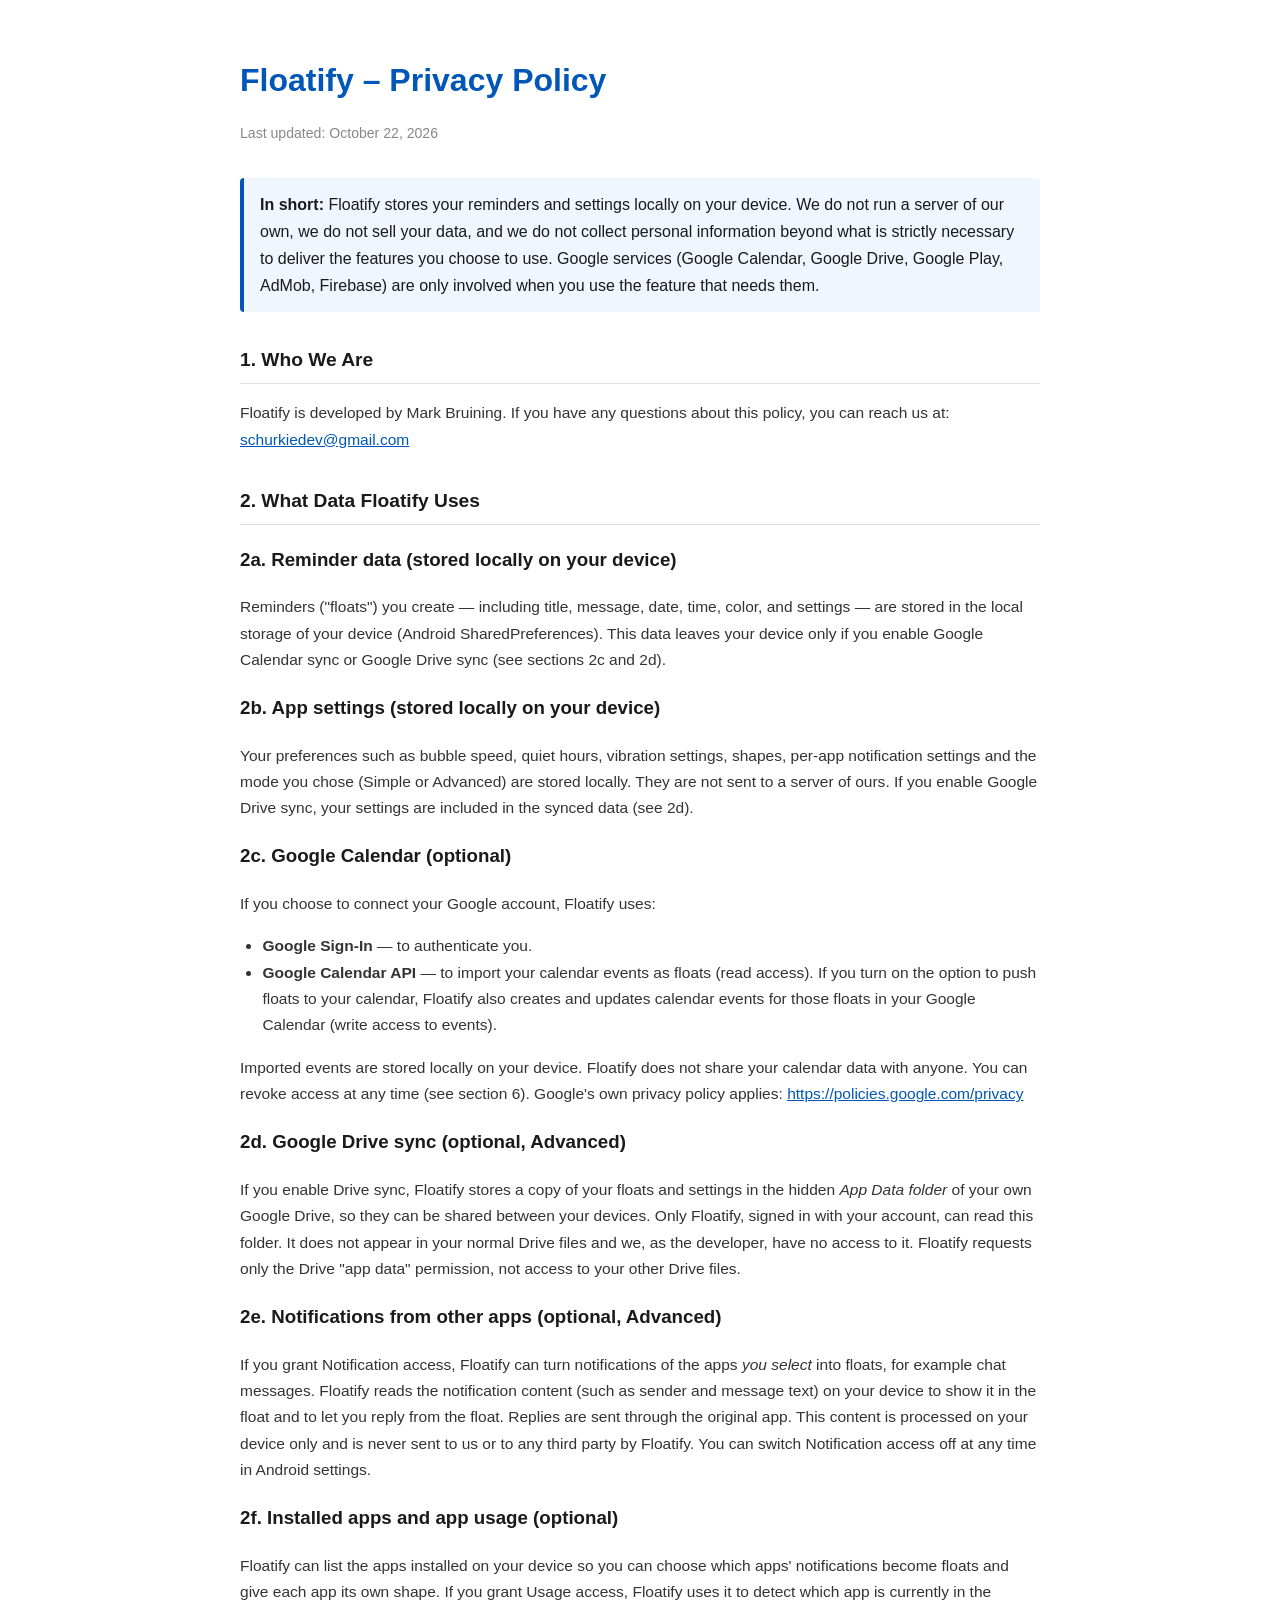
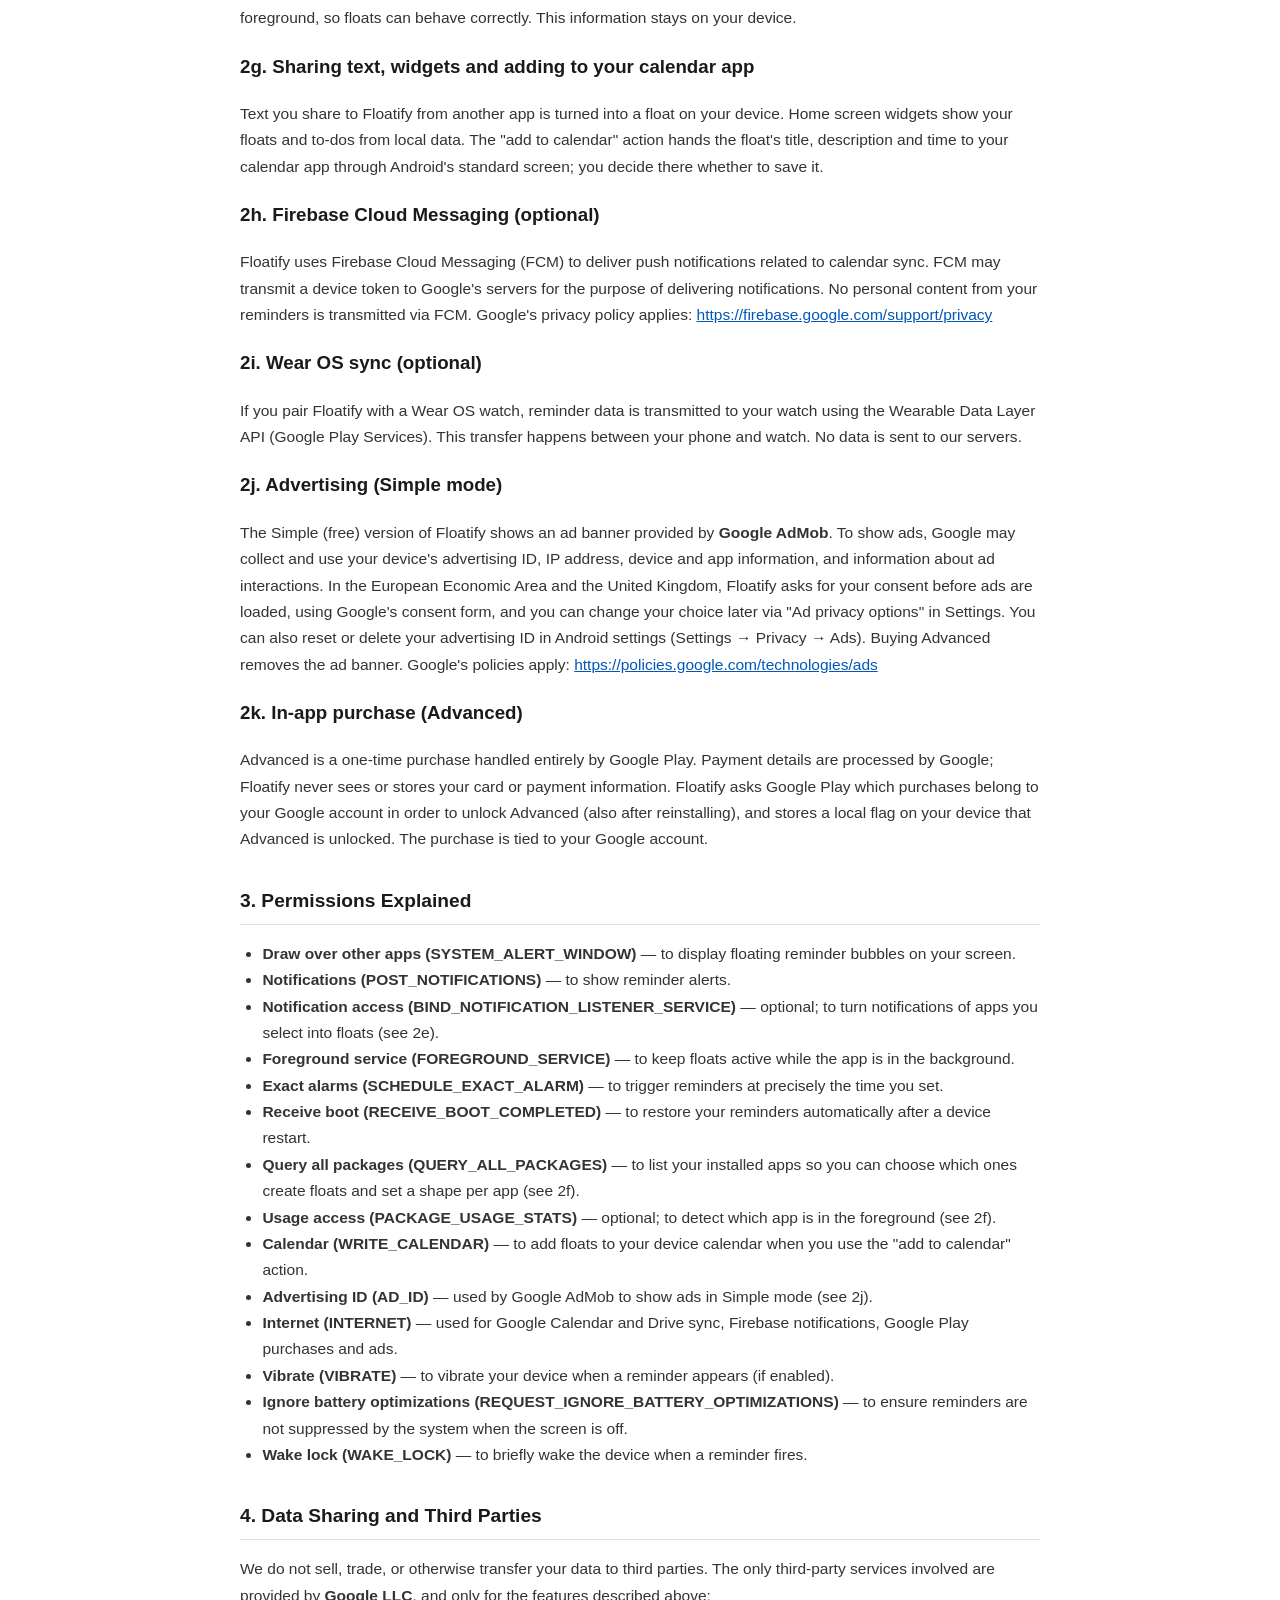
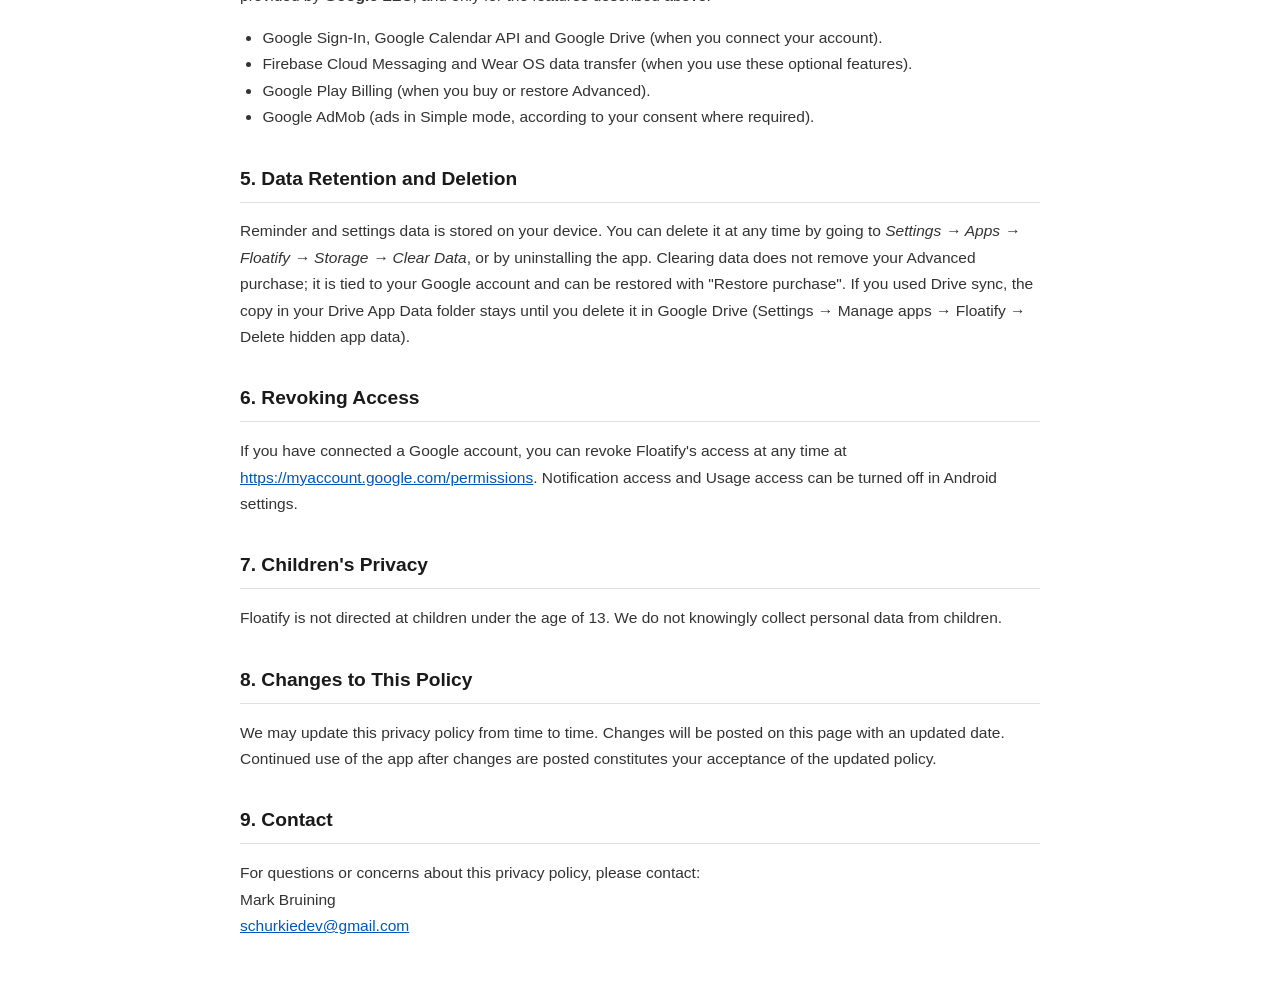
==== privacy_policy.html @ 3b39c097 "Add Floatify privacy policy Co-Authored-By: Claude Sonnet 5.5 <noreply@anthropic.com>" ====
<!DOCTYPE html>
<html lang="en">
<head>
  <meta charset="UTF-8" />
  <meta name="viewport" content="width=device-width, initial-scale=1.0" />
  <title>Floatify – Privacy Policy</title>
  <style>
    body {
      font-family: -apple-system, BlinkMacSystemFont, "Segoe UI", Roboto, sans-serif;
      max-width: 800px;
      margin: 0 auto;
      padding: 2rem 1.5rem;
      color: #1a1a1a;
      line-height: 1.7;
      background: #fff;
    }
    h1 { font-size: 2rem; margin-bottom: 0.25rem; color: #0057b7; }
    h2 { font-size: 1.2rem; margin-top: 2rem; border-bottom: 1px solid #e0e0e0; padding-bottom: 0.4rem; }
    p, li { font-size: 0.97rem; color: #333; }
    ul { padding-left: 1.4rem; }
    a { color: #0057b7; }
    .updated { color: #888; font-size: 0.88rem; margin-bottom: 2rem; }
    .highlight { background: #f0f6ff; border-left: 4px solid #0057b7; padding: 0.8rem 1rem; border-radius: 4px; margin: 1rem 0; }
  </style>
</head>
<body>

<h1>Floatify – Privacy Policy</h1>
<p class="updated">Last updated: October 22, 2026</p>

<div class="highlight">
  <strong>In short:</strong> Floatify stores your reminders and settings locally on your device. We do not run a server of our own, we do not sell your data, and we do not collect personal information beyond what is strictly necessary to deliver the features you choose to use. Google services (Google Calendar, Google Drive, Google Play, AdMob, Firebase) are only involved when you use the feature that needs them.
</div>

<h2>1. Who We Are</h2>
<p>Floatify is developed by Mark Bruining. If you have any questions about this policy, you can reach us at: <a href="mailto:schurkiedev@gmail.com">schurkiedev@gmail.com</a></p>

<h2>2. What Data Floatify Uses</h2>

<h3>2a. Reminder data (stored locally on your device)</h3>
<p>Reminders ("floats") you create — including title, message, date, time, color, and settings — are stored in the local storage of your device (Android SharedPreferences). This data leaves your device only if you enable Google Calendar sync or Google Drive sync (see sections 2c and 2d).</p>

<h3>2b. App settings (stored locally on your device)</h3>
<p>Your preferences such as bubble speed, quiet hours, vibration settings, shapes, per-app notification settings and the mode you chose (Simple or Advanced) are stored locally. They are not sent to a server of ours. If you enable Google Drive sync, your settings are included in the synced data (see 2d).</p>

<h3>2c. Google Calendar (optional)</h3>
<p>If you choose to connect your Google account, Floatify uses:</p>
<ul>
  <li><strong>Google Sign-In</strong> — to authenticate you.</li>
  <li><strong>Google Calendar API</strong> — to import your calendar events as floats (read access). If you turn on the option to push floats to your calendar, Floatify also creates and updates calendar events for those floats in your Google Calendar (write access to events).</li>
</ul>
<p>Imported events are stored locally on your device. Floatify does not share your calendar data with anyone. You can revoke access at any time (see section 6). Google's own privacy policy applies: <a href="https://policies.google.com/privacy" target="_blank">https://policies.google.com/privacy</a></p>

<h3>2d. Google Drive sync (optional, Advanced)</h3>
<p>If you enable Drive sync, Floatify stores a copy of your floats and settings in the hidden <em>App Data folder</em> of your own Google Drive, so they can be shared between your devices. Only Floatify, signed in with your account, can read this folder. It does not appear in your normal Drive files and we, as the developer, have no access to it. Floatify requests only the Drive "app data" permission, not access to your other Drive files.</p>

<h3>2e. Notifications from other apps (optional, Advanced)</h3>
<p>If you grant Notification access, Floatify can turn notifications of the apps <em>you select</em> into floats, for example chat messages. Floatify reads the notification content (such as sender and message text) on your device to show it in the float and to let you reply from the float. Replies are sent through the original app. This content is processed on your device only and is never sent to us or to any third party by Floatify. You can switch Notification access off at any time in Android settings.</p>

<h3>2f. Installed apps and app usage (optional)</h3>
<p>Floatify can list the apps installed on your device so you can choose which apps' notifications become floats and give each app its own shape. If you grant Usage access, Floatify uses it to detect which app is currently in the foreground, so floats can behave correctly. This information stays on your device.</p>

<h3>2g. Sharing text, widgets and adding to your calendar app</h3>
<p>Text you share to Floatify from another app is turned into a float on your device. Home screen widgets show your floats and to-dos from local data. The "add to calendar" action hands the float's title, description and time to your calendar app through Android's standard screen; you decide there whether to save it.</p>

<h3>2h. Firebase Cloud Messaging (optional)</h3>
<p>Floatify uses Firebase Cloud Messaging (FCM) to deliver push notifications related to calendar sync. FCM may transmit a device token to Google's servers for the purpose of delivering notifications. No personal content from your reminders is transmitted via FCM. Google's privacy policy applies: <a href="https://firebase.google.com/support/privacy" target="_blank">https://firebase.google.com/support/privacy</a></p>

<h3>2i. Wear OS sync (optional)</h3>
<p>If you pair Floatify with a Wear OS watch, reminder data is transmitted to your watch using the Wearable Data Layer API (Google Play Services). This transfer happens between your phone and watch. No data is sent to our servers.</p>

<h3>2j. Advertising (Simple mode)</h3>
<p>The Simple (free) version of Floatify shows an ad banner provided by <strong>Google AdMob</strong>. To show ads, Google may collect and use your device's advertising ID, IP address, device and app information, and information about ad interactions. In the European Economic Area and the United Kingdom, Floatify asks for your consent before ads are loaded, using Google's consent form, and you can change your choice later via "Ad privacy options" in Settings. You can also reset or delete your advertising ID in Android settings (Settings → Privacy → Ads). Buying Advanced removes the ad banner. Google's policies apply: <a href="https://policies.google.com/technologies/ads" target="_blank">https://policies.google.com/technologies/ads</a></p>

<h3>2k. In-app purchase (Advanced)</h3>
<p>Advanced is a one-time purchase handled entirely by Google Play. Payment details are processed by Google; Floatify never sees or stores your card or payment information. Floatify asks Google Play which purchases belong to your Google account in order to unlock Advanced (also after reinstalling), and stores a local flag on your device that Advanced is unlocked. The purchase is tied to your Google account.</p>

<h2>3. Permissions Explained</h2>
<ul>
  <li><strong>Draw over other apps (SYSTEM_ALERT_WINDOW)</strong> — to display floating reminder bubbles on your screen.</li>
  <li><strong>Notifications (POST_NOTIFICATIONS)</strong> — to show reminder alerts.</li>
  <li><strong>Notification access (BIND_NOTIFICATION_LISTENER_SERVICE)</strong> — optional; to turn notifications of apps you select into floats (see 2e).</li>
  <li><strong>Foreground service (FOREGROUND_SERVICE)</strong> — to keep floats active while the app is in the background.</li>
  <li><strong>Exact alarms (SCHEDULE_EXACT_ALARM)</strong> — to trigger reminders at precisely the time you set.</li>
  <li><strong>Receive boot (RECEIVE_BOOT_COMPLETED)</strong> — to restore your reminders automatically after a device restart.</li>
  <li><strong>Query all packages (QUERY_ALL_PACKAGES)</strong> — to list your installed apps so you can choose which ones create floats and set a shape per app (see 2f).</li>
  <li><strong>Usage access (PACKAGE_USAGE_STATS)</strong> — optional; to detect which app is in the foreground (see 2f).</li>
  <li><strong>Calendar (WRITE_CALENDAR)</strong> — to add floats to your device calendar when you use the "add to calendar" action.</li>
  <li><strong>Advertising ID (AD_ID)</strong> — used by Google AdMob to show ads in Simple mode (see 2j).</li>
  <li><strong>Internet (INTERNET)</strong> — used for Google Calendar and Drive sync, Firebase notifications, Google Play purchases and ads.</li>
  <li><strong>Vibrate (VIBRATE)</strong> — to vibrate your device when a reminder appears (if enabled).</li>
  <li><strong>Ignore battery optimizations (REQUEST_IGNORE_BATTERY_OPTIMIZATIONS)</strong> — to ensure reminders are not suppressed by the system when the screen is off.</li>
  <li><strong>Wake lock (WAKE_LOCK)</strong> — to briefly wake the device when a reminder fires.</li>
</ul>

<h2>4. Data Sharing and Third Parties</h2>
<p>We do not sell, trade, or otherwise transfer your data to third parties. The only third-party services involved are provided by <strong>Google LLC</strong>, and only for the features described above:</p>
<ul>
  <li>Google Sign-In, Google Calendar API and Google Drive (when you connect your account).</li>
  <li>Firebase Cloud Messaging and Wear OS data transfer (when you use these optional features).</li>
  <li>Google Play Billing (when you buy or restore Advanced).</li>
  <li>Google AdMob (ads in Simple mode, according to your consent where required).</li>
</ul>

<h2>5. Data Retention and Deletion</h2>
<p>Reminder and settings data is stored on your device. You can delete it at any time by going to <em>Settings → Apps → Floatify → Storage → Clear Data</em>, or by uninstalling the app. Clearing data does not remove your Advanced purchase; it is tied to your Google account and can be restored with "Restore purchase". If you used Drive sync, the copy in your Drive App Data folder stays until you delete it in Google Drive (Settings → Manage apps → Floatify → Delete hidden app data).</p>

<h2>6. Revoking Access</h2>
<p>If you have connected a Google account, you can revoke Floatify's access at any time at <a href="https://myaccount.google.com/permissions" target="_blank">https://myaccount.google.com/permissions</a>. Notification access and Usage access can be turned off in Android settings.</p>

<h2>7. Children's Privacy</h2>
<p>Floatify is not directed at children under the age of 13. We do not knowingly collect personal data from children.</p>

<h2>8. Changes to This Policy</h2>
<p>We may update this privacy policy from time to time. Changes will be posted on this page with an updated date. Continued use of the app after changes are posted constitutes your acceptance of the updated policy.</p>

<h2>9. Contact</h2>
<p>For questions or concerns about this privacy policy, please contact:<br>
Mark Bruining<br>
<a href="mailto:schurkiedev@gmail.com">schurkiedev@gmail.com</a></p>

</body>
</html>
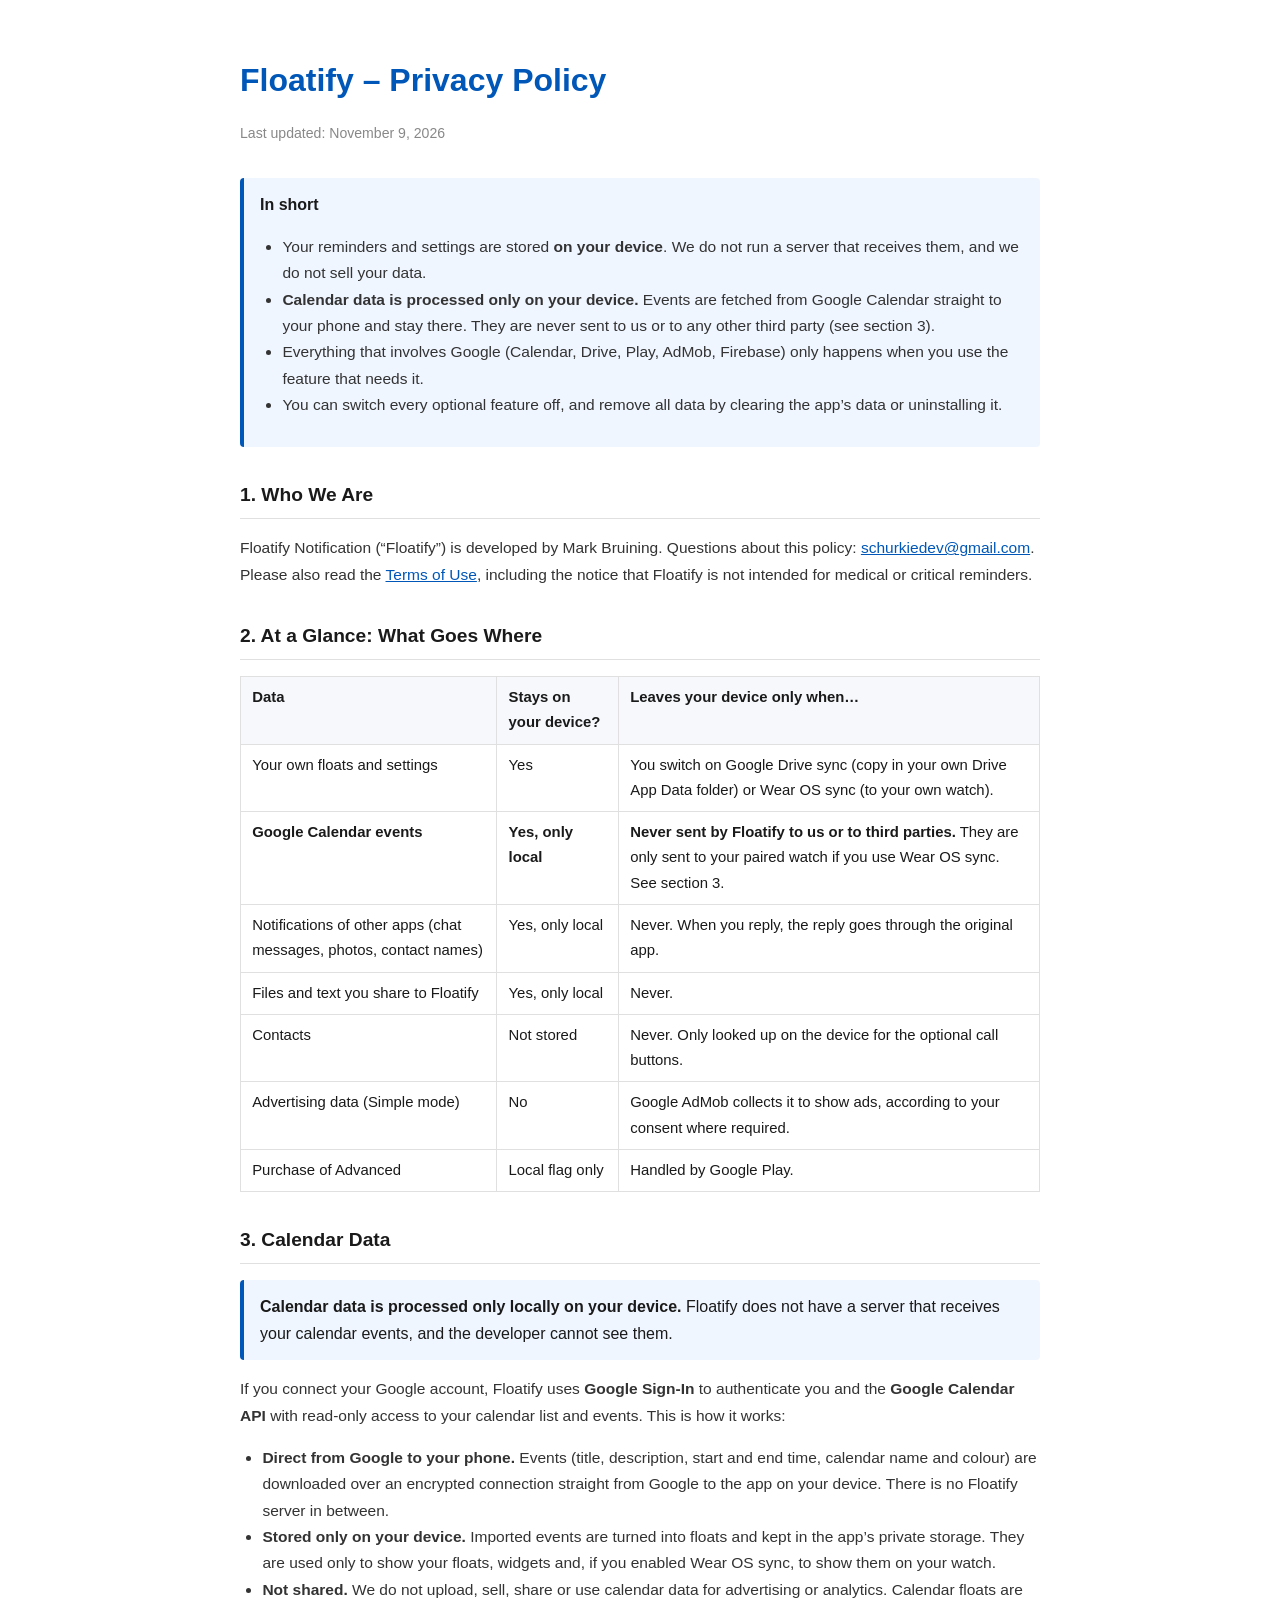
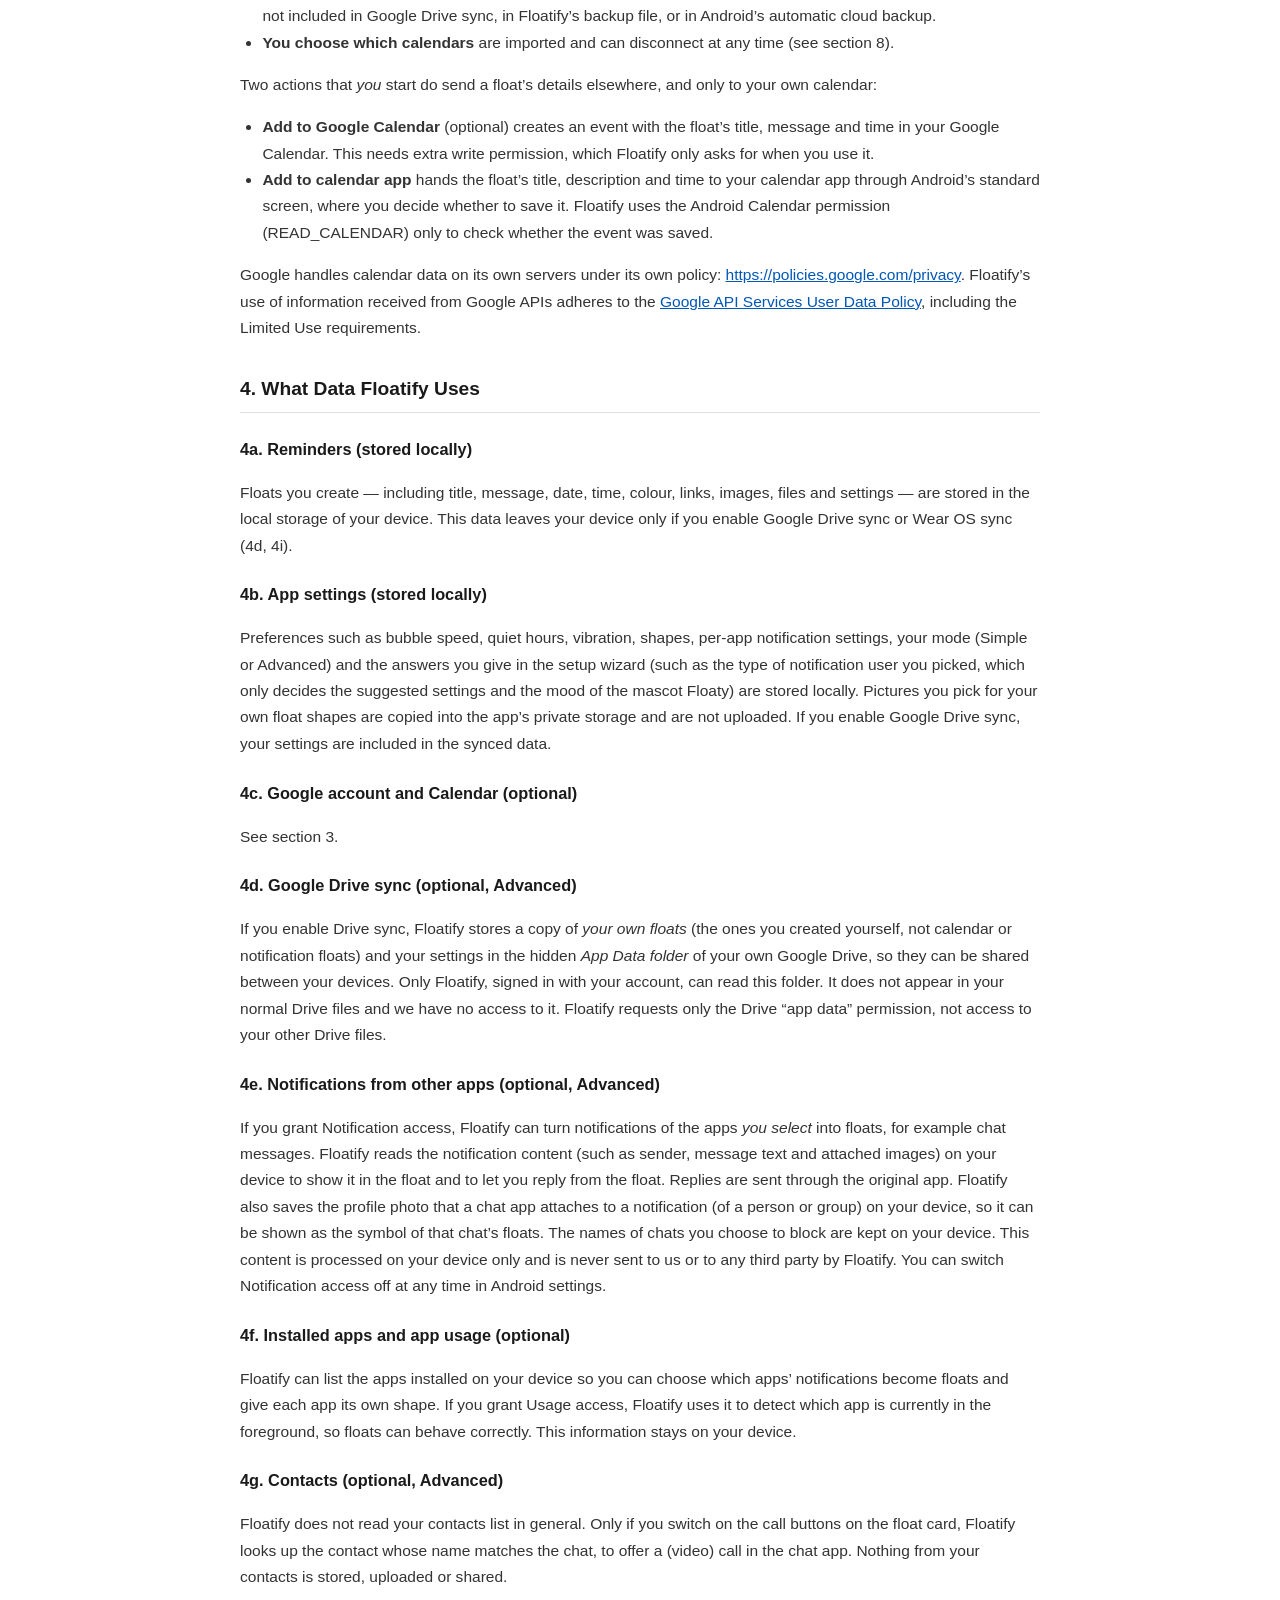
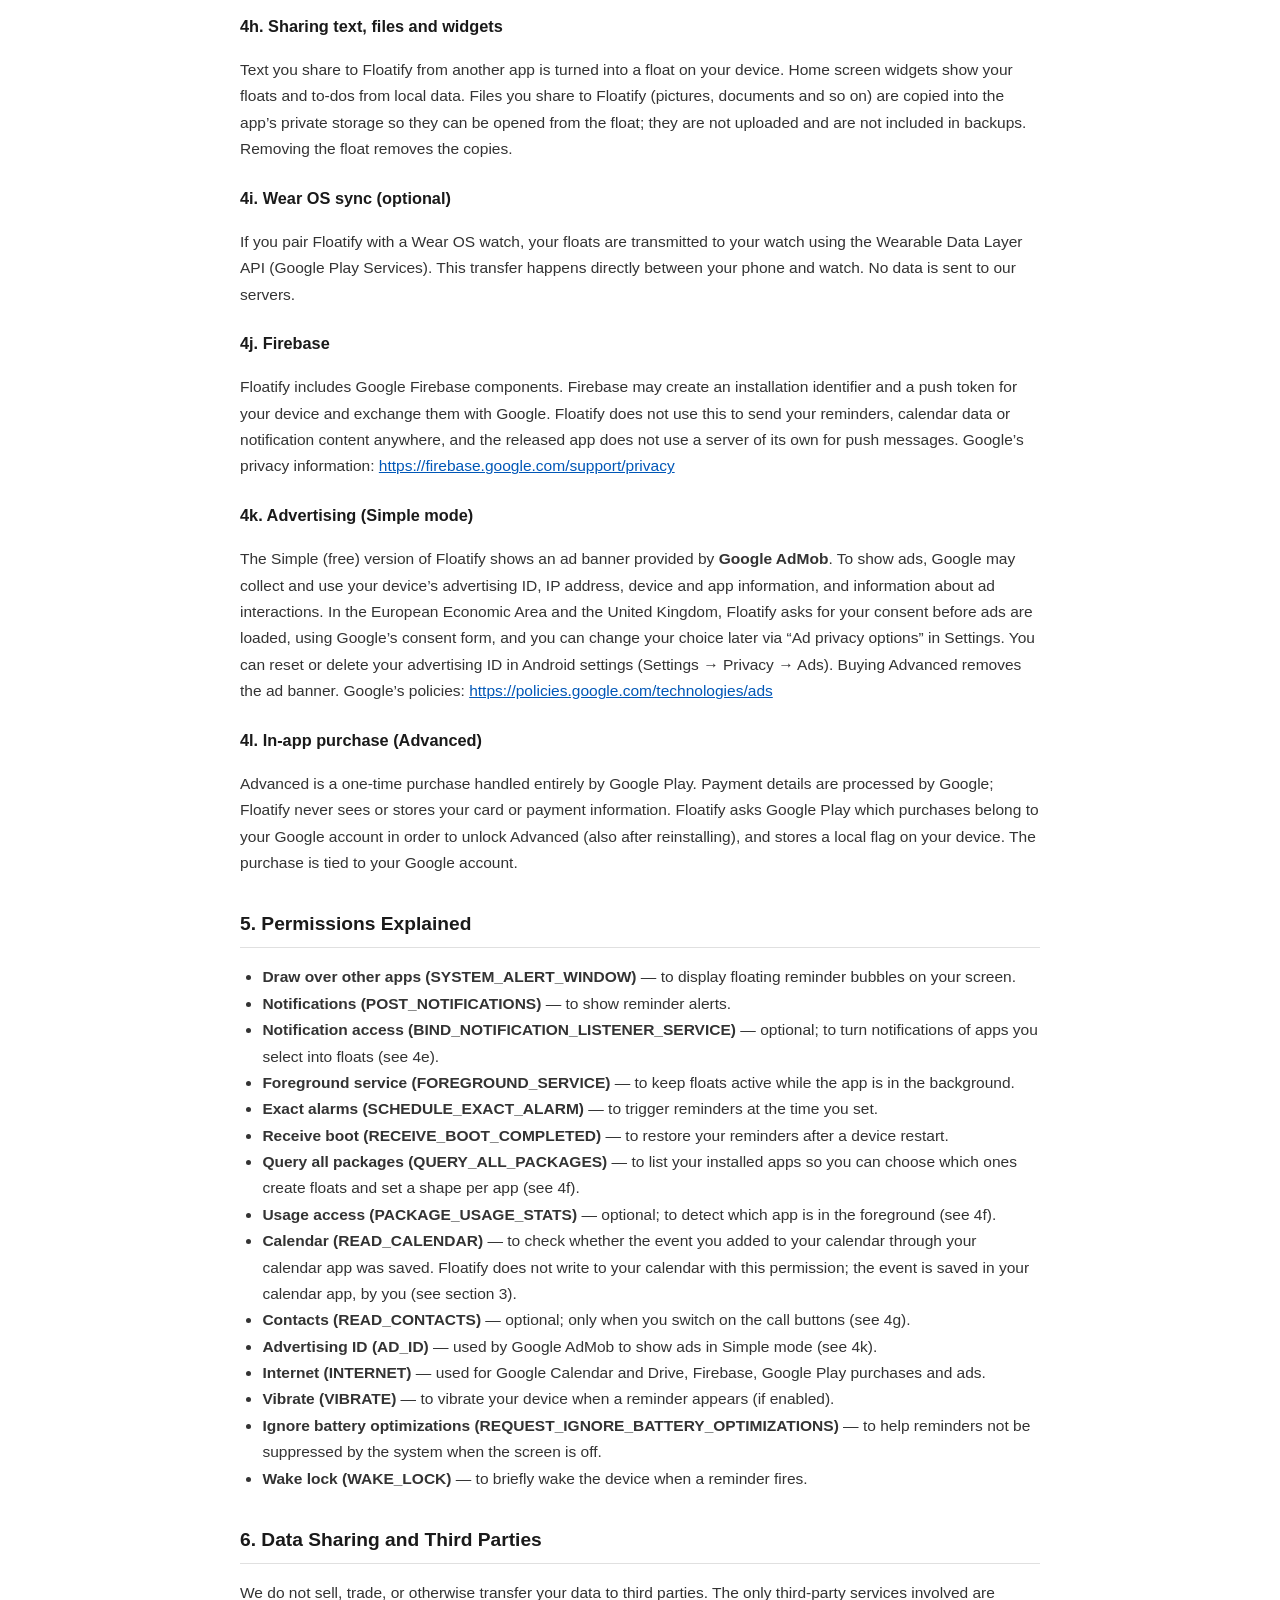
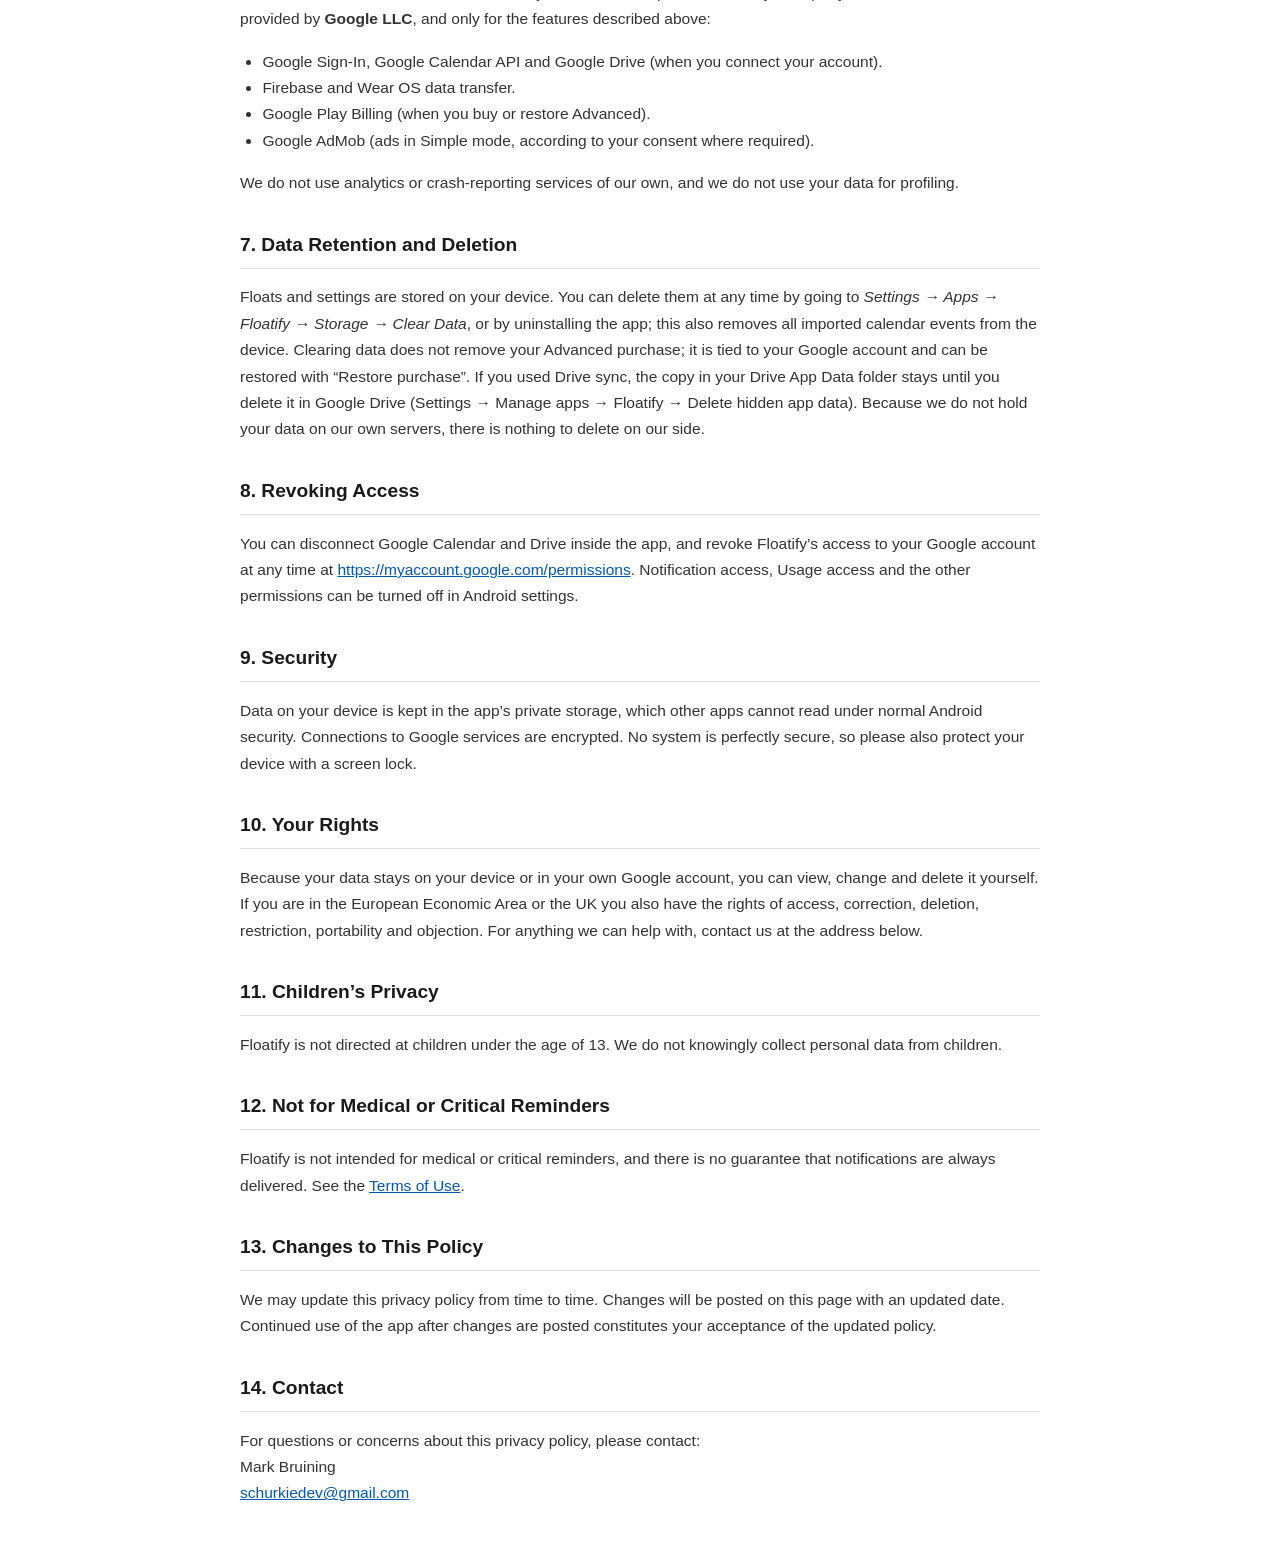
==== commit d5565b83: "Update privacy policy to November 9, 2026 and add terms of use Replace privacy_policy.html with the " ====
--- a/privacy_policy.html
+++ b/privacy_policy.html
@@ -16,105 +16,155 @@
     }
     h1 { font-size: 2rem; margin-bottom: 0.25rem; color: #0057b7; }
     h2 { font-size: 1.2rem; margin-top: 2rem; border-bottom: 1px solid #e0e0e0; padding-bottom: 0.4rem; }
+    h3 { font-size: 1.02rem; margin-top: 1.4rem; }
     p, li { font-size: 0.97rem; color: #333; }
     ul { padding-left: 1.4rem; }
     a { color: #0057b7; }
     .updated { color: #888; font-size: 0.88rem; margin-bottom: 2rem; }
     .highlight { background: #f0f6ff; border-left: 4px solid #0057b7; padding: 0.8rem 1rem; border-radius: 4px; margin: 1rem 0; }
+    .warning { background: #fff4e5; border-left: 4px solid #e67e00; padding: 0.8rem 1rem; border-radius: 4px; margin: 1rem 0; }
+    table { border-collapse: collapse; width: 100%; margin: 1rem 0; font-size: 0.93rem; }
+    th, td { border: 1px solid #e0e0e0; padding: 0.5rem 0.7rem; text-align: left; vertical-align: top; }
+    th { background: #f6f8fb; }
   </style>
 </head>
 <body>
 
 <h1>Floatify – Privacy Policy</h1>
-<p class="updated">Last updated: October 22, 2026</p>
+<p class="updated">Last updated: November 9, 2026</p>
 
 <div class="highlight">
-  <strong>In short:</strong> Floatify stores your reminders and settings locally on your device. We do not run a server of our own, we do not sell your data, and we do not collect personal information beyond what is strictly necessary to deliver the features you choose to use. Google services (Google Calendar, Google Drive, Google Play, AdMob, Firebase) are only involved when you use the feature that needs them.
+  <strong>In short</strong>
+  <ul>
+    <li>Your reminders and settings are stored <strong>on your device</strong>. We do not run a server that receives them, and we do not sell your data.</li>
+    <li><strong>Calendar data is processed only on your device.</strong> Events are fetched from Google Calendar straight to your phone and stay there. They are never sent to us or to any other third party (see section 3).</li>
+    <li>Everything that involves Google (Calendar, Drive, Play, AdMob, Firebase) only happens when you use the feature that needs it.</li>
+    <li>You can switch every optional feature off, and remove all data by clearing the app’s data or uninstalling it.</li>
+  </ul>
 </div>
 
 <h2>1. Who We Are</h2>
-<p>Floatify is developed by Mark Bruining. If you have any questions about this policy, you can reach us at: <a href="mailto:schurkiedev@gmail.com">schurkiedev@gmail.com</a></p>
+<p>Floatify Notification (“Floatify”) is developed by Mark Bruining. Questions about this policy: <a href="mailto:schurkiedev@gmail.com">schurkiedev@gmail.com</a>. Please also read the <a href="terms.html">Terms of Use</a>, including the notice that Floatify is not intended for medical or critical reminders.</p>
 
-<h2>2. What Data Floatify Uses</h2>
+<h2>2. At a Glance: What Goes Where</h2>
+<table>
+  <tr><th>Data</th><th>Stays on your device?</th><th>Leaves your device only when…</th></tr>
+  <tr><td>Your own floats and settings</td><td>Yes</td><td>You switch on Google Drive sync (copy in your own Drive App Data folder) or Wear OS sync (to your own watch).</td></tr>
+  <tr><td><strong>Google Calendar events</strong></td><td><strong>Yes, only local</strong></td><td><strong>Never sent by Floatify to us or to third parties.</strong> They are only sent to your paired watch if you use Wear OS sync. See section 3.</td></tr>
+  <tr><td>Notifications of other apps (chat messages, photos, contact names)</td><td>Yes, only local</td><td>Never. When you reply, the reply goes through the original app.</td></tr>
+  <tr><td>Files and text you share to Floatify</td><td>Yes, only local</td><td>Never.</td></tr>
+  <tr><td>Contacts</td><td>Not stored</td><td>Never. Only looked up on the device for the optional call buttons.</td></tr>
+  <tr><td>Advertising data (Simple mode)</td><td>No</td><td>Google AdMob collects it to show ads, according to your consent where required.</td></tr>
+  <tr><td>Purchase of Advanced</td><td>Local flag only</td><td>Handled by Google Play.</td></tr>
+</table>
 
-<h3>2a. Reminder data (stored locally on your device)</h3>
-<p>Reminders ("floats") you create — including title, message, date, time, color, and settings — are stored in the local storage of your device (Android SharedPreferences). This data leaves your device only if you enable Google Calendar sync or Google Drive sync (see sections 2c and 2d).</p>
+<h2>3. Calendar Data</h2>
+<div class="highlight">
+  <strong>Calendar data is processed only locally on your device.</strong> Floatify does not have a server that receives your calendar events, and the developer cannot see them.
+</div>
+<p>If you connect your Google account, Floatify uses <strong>Google Sign-In</strong> to authenticate you and the <strong>Google Calendar API</strong> with read-only access to your calendar list and events. This is how it works:</p>
+<ul>
+  <li><strong>Direct from Google to your phone.</strong> Events (title, description, start and end time, calendar name and colour) are downloaded over an encrypted connection straight from Google to the app on your device. There is no Floatify server in between.</li>
+  <li><strong>Stored only on your device.</strong> Imported events are turned into floats and kept in the app’s private storage. They are used only to show your floats, widgets and, if you enabled Wear OS sync, to show them on your watch.</li>
+  <li><strong>Not shared.</strong> We do not upload, sell, share or use calendar data for advertising or analytics. Calendar floats are not included in Google Drive sync, in Floatify’s backup file, or in Android’s automatic cloud backup.</li>
+  <li><strong>You choose which calendars</strong> are imported and can disconnect at any time (see section 8).</li>
+</ul>
+<p>Two actions that <em>you</em> start do send a float’s details elsewhere, and only to your own calendar:</p>
+<ul>
+  <li><strong>Add to Google Calendar</strong> (optional) creates an event with the float’s title, message and time in your Google Calendar. This needs extra write permission, which Floatify only asks for when you use it.</li>
+  <li><strong>Add to calendar app</strong> hands the float’s title, description and time to your calendar app through Android’s standard screen, where you decide whether to save it. Floatify uses the Android Calendar permission (READ_CALENDAR) only to check whether the event was saved.</li>
+</ul>
+<p>Google handles calendar data on its own servers under its own policy: <a href="https://policies.google.com/privacy" target="_blank">https://policies.google.com/privacy</a>. Floatify’s use of information received from Google APIs adheres to the <a href="https://developers.google.com/terms/api-services-user-data-policy" target="_blank">Google API Services User Data Policy</a>, including the Limited Use requirements.</p>
 
-<h3>2b. App settings (stored locally on your device)</h3>
-<p>Your preferences such as bubble speed, quiet hours, vibration settings, shapes, per-app notification settings and the mode you chose (Simple or Advanced) are stored locally. They are not sent to a server of ours. If you enable Google Drive sync, your settings are included in the synced data (see 2d).</p>
+<h2>4. What Data Floatify Uses</h2>
 
-<h3>2c. Google Calendar (optional)</h3>
-<p>If you choose to connect your Google account, Floatify uses:</p>
-<ul>
-  <li><strong>Google Sign-In</strong> — to authenticate you.</li>
-  <li><strong>Google Calendar API</strong> — to import your calendar events as floats (read access). If you turn on the option to push floats to your calendar, Floatify also creates and updates calendar events for those floats in your Google Calendar (write access to events).</li>
-</ul>
-<p>Imported events are stored locally on your device. Floatify does not share your calendar data with anyone. You can revoke access at any time (see section 6). Google's own privacy policy applies: <a href="https://policies.google.com/privacy" target="_blank">https://policies.google.com/privacy</a></p>
+<h3>4a. Reminders (stored locally)</h3>
+<p>Floats you create — including title, message, date, time, colour, links, images, files and settings — are stored in the local storage of your device. This data leaves your device only if you enable Google Drive sync or Wear OS sync (4d, 4i).</p>
 
-<h3>2d. Google Drive sync (optional, Advanced)</h3>
-<p>If you enable Drive sync, Floatify stores a copy of your floats and settings in the hidden <em>App Data folder</em> of your own Google Drive, so they can be shared between your devices. Only Floatify, signed in with your account, can read this folder. It does not appear in your normal Drive files and we, as the developer, have no access to it. Floatify requests only the Drive "app data" permission, not access to your other Drive files.</p>
+<h3>4b. App settings (stored locally)</h3>
+<p>Preferences such as bubble speed, quiet hours, vibration, shapes, per-app notification settings, your mode (Simple or Advanced) and the answers you give in the setup wizard (such as the type of notification user you picked, which only decides the suggested settings and the mood of the mascot Floaty) are stored locally. Pictures you pick for your own float shapes are copied into the app’s private storage and are not uploaded. If you enable Google Drive sync, your settings are included in the synced data.</p>
 
-<h3>2e. Notifications from other apps (optional, Advanced)</h3>
-<p>If you grant Notification access, Floatify can turn notifications of the apps <em>you select</em> into floats, for example chat messages. Floatify reads the notification content (such as sender and message text) on your device to show it in the float and to let you reply from the float. Replies are sent through the original app. This content is processed on your device only and is never sent to us or to any third party by Floatify. You can switch Notification access off at any time in Android settings.</p>
+<h3>4c. Google account and Calendar (optional)</h3>
+<p>See section 3.</p>
 
-<h3>2f. Installed apps and app usage (optional)</h3>
-<p>Floatify can list the apps installed on your device so you can choose which apps' notifications become floats and give each app its own shape. If you grant Usage access, Floatify uses it to detect which app is currently in the foreground, so floats can behave correctly. This information stays on your device.</p>
+<h3>4d. Google Drive sync (optional, Advanced)</h3>
+<p>If you enable Drive sync, Floatify stores a copy of <em>your own floats</em> (the ones you created yourself, not calendar or notification floats) and your settings in the hidden <em>App Data folder</em> of your own Google Drive, so they can be shared between your devices. Only Floatify, signed in with your account, can read this folder. It does not appear in your normal Drive files and we have no access to it. Floatify requests only the Drive “app data” permission, not access to your other Drive files.</p>
 
-<h3>2g. Sharing text, widgets and adding to your calendar app</h3>
-<p>Text you share to Floatify from another app is turned into a float on your device. Home screen widgets show your floats and to-dos from local data. The "add to calendar" action hands the float's title, description and time to your calendar app through Android's standard screen; you decide there whether to save it.</p>
+<h3>4e. Notifications from other apps (optional, Advanced)</h3>
+<p>If you grant Notification access, Floatify can turn notifications of the apps <em>you select</em> into floats, for example chat messages. Floatify reads the notification content (such as sender, message text and attached images) on your device to show it in the float and to let you reply from the float. Replies are sent through the original app. Floatify also saves the profile photo that a chat app attaches to a notification (of a person or group) on your device, so it can be shown as the symbol of that chat’s floats. The names of chats you choose to block are kept on your device. This content is processed on your device only and is never sent to us or to any third party by Floatify. You can switch Notification access off at any time in Android settings.</p>
 
-<h3>2h. Firebase Cloud Messaging (optional)</h3>
-<p>Floatify uses Firebase Cloud Messaging (FCM) to deliver push notifications related to calendar sync. FCM may transmit a device token to Google's servers for the purpose of delivering notifications. No personal content from your reminders is transmitted via FCM. Google's privacy policy applies: <a href="https://firebase.google.com/support/privacy" target="_blank">https://firebase.google.com/support/privacy</a></p>
+<h3>4f. Installed apps and app usage (optional)</h3>
+<p>Floatify can list the apps installed on your device so you can choose which apps’ notifications become floats and give each app its own shape. If you grant Usage access, Floatify uses it to detect which app is currently in the foreground, so floats can behave correctly. This information stays on your device.</p>
 
-<h3>2i. Wear OS sync (optional)</h3>
-<p>If you pair Floatify with a Wear OS watch, reminder data is transmitted to your watch using the Wearable Data Layer API (Google Play Services). This transfer happens between your phone and watch. No data is sent to our servers.</p>
+<h3>4g. Contacts (optional, Advanced)</h3>
+<p>Floatify does not read your contacts list in general. Only if you switch on the call buttons on the float card, Floatify looks up the contact whose name matches the chat, to offer a (video) call in the chat app. Nothing from your contacts is stored, uploaded or shared.</p>
 
-<h3>2j. Advertising (Simple mode)</h3>
-<p>The Simple (free) version of Floatify shows an ad banner provided by <strong>Google AdMob</strong>. To show ads, Google may collect and use your device's advertising ID, IP address, device and app information, and information about ad interactions. In the European Economic Area and the United Kingdom, Floatify asks for your consent before ads are loaded, using Google's consent form, and you can change your choice later via "Ad privacy options" in Settings. You can also reset or delete your advertising ID in Android settings (Settings → Privacy → Ads). Buying Advanced removes the ad banner. Google's policies apply: <a href="https://policies.google.com/technologies/ads" target="_blank">https://policies.google.com/technologies/ads</a></p>
+<h3>4h. Sharing text, files and widgets</h3>
+<p>Text you share to Floatify from another app is turned into a float on your device. Home screen widgets show your floats and to-dos from local data. Files you share to Floatify (pictures, documents and so on) are copied into the app’s private storage so they can be opened from the float; they are not uploaded and are not included in backups. Removing the float removes the copies.</p>
 
-<h3>2k. In-app purchase (Advanced)</h3>
-<p>Advanced is a one-time purchase handled entirely by Google Play. Payment details are processed by Google; Floatify never sees or stores your card or payment information. Floatify asks Google Play which purchases belong to your Google account in order to unlock Advanced (also after reinstalling), and stores a local flag on your device that Advanced is unlocked. The purchase is tied to your Google account.</p>
+<h3>4i. Wear OS sync (optional)</h3>
+<p>If you pair Floatify with a Wear OS watch, your floats are transmitted to your watch using the Wearable Data Layer API (Google Play Services). This transfer happens directly between your phone and watch. No data is sent to our servers.</p>
 
-<h2>3. Permissions Explained</h2>
+<h3>4j. Firebase</h3>
+<p>Floatify includes Google Firebase components. Firebase may create an installation identifier and a push token for your device and exchange them with Google. Floatify does not use this to send your reminders, calendar data or notification content anywhere, and the released app does not use a server of its own for push messages. Google’s privacy information: <a href="https://firebase.google.com/support/privacy" target="_blank">https://firebase.google.com/support/privacy</a></p>
+
+<h3>4k. Advertising (Simple mode)</h3>
+<p>The Simple (free) version of Floatify shows an ad banner provided by <strong>Google AdMob</strong>. To show ads, Google may collect and use your device’s advertising ID, IP address, device and app information, and information about ad interactions. In the European Economic Area and the United Kingdom, Floatify asks for your consent before ads are loaded, using Google’s consent form, and you can change your choice later via “Ad privacy options” in Settings. You can reset or delete your advertising ID in Android settings (Settings → Privacy → Ads). Buying Advanced removes the ad banner. Google’s policies: <a href="https://policies.google.com/technologies/ads" target="_blank">https://policies.google.com/technologies/ads</a></p>
+
+<h3>4l. In-app purchase (Advanced)</h3>
+<p>Advanced is a one-time purchase handled entirely by Google Play. Payment details are processed by Google; Floatify never sees or stores your card or payment information. Floatify asks Google Play which purchases belong to your Google account in order to unlock Advanced (also after reinstalling), and stores a local flag on your device. The purchase is tied to your Google account.</p>
+
+<h2>5. Permissions Explained</h2>
 <ul>
   <li><strong>Draw over other apps (SYSTEM_ALERT_WINDOW)</strong> — to display floating reminder bubbles on your screen.</li>
   <li><strong>Notifications (POST_NOTIFICATIONS)</strong> — to show reminder alerts.</li>
-  <li><strong>Notification access (BIND_NOTIFICATION_LISTENER_SERVICE)</strong> — optional; to turn notifications of apps you select into floats (see 2e).</li>
+  <li><strong>Notification access (BIND_NOTIFICATION_LISTENER_SERVICE)</strong> — optional; to turn notifications of apps you select into floats (see 4e).</li>
   <li><strong>Foreground service (FOREGROUND_SERVICE)</strong> — to keep floats active while the app is in the background.</li>
-  <li><strong>Exact alarms (SCHEDULE_EXACT_ALARM)</strong> — to trigger reminders at precisely the time you set.</li>
-  <li><strong>Receive boot (RECEIVE_BOOT_COMPLETED)</strong> — to restore your reminders automatically after a device restart.</li>
-  <li><strong>Query all packages (QUERY_ALL_PACKAGES)</strong> — to list your installed apps so you can choose which ones create floats and set a shape per app (see 2f).</li>
-  <li><strong>Usage access (PACKAGE_USAGE_STATS)</strong> — optional; to detect which app is in the foreground (see 2f).</li>
-  <li><strong>Calendar (WRITE_CALENDAR)</strong> — to add floats to your device calendar when you use the "add to calendar" action.</li>
-  <li><strong>Advertising ID (AD_ID)</strong> — used by Google AdMob to show ads in Simple mode (see 2j).</li>
-  <li><strong>Internet (INTERNET)</strong> — used for Google Calendar and Drive sync, Firebase notifications, Google Play purchases and ads.</li>
+  <li><strong>Exact alarms (SCHEDULE_EXACT_ALARM)</strong> — to trigger reminders at the time you set.</li>
+  <li><strong>Receive boot (RECEIVE_BOOT_COMPLETED)</strong> — to restore your reminders after a device restart.</li>
+  <li><strong>Query all packages (QUERY_ALL_PACKAGES)</strong> — to list your installed apps so you can choose which ones create floats and set a shape per app (see 4f).</li>
+  <li><strong>Usage access (PACKAGE_USAGE_STATS)</strong> — optional; to detect which app is in the foreground (see 4f).</li>
+  <li><strong>Calendar (READ_CALENDAR)</strong> — to check whether the event you added to your calendar through your calendar app was saved. Floatify does not write to your calendar with this permission; the event is saved in your calendar app, by you (see section 3).</li>
+  <li><strong>Contacts (READ_CONTACTS)</strong> — optional; only when you switch on the call buttons (see 4g).</li>
+  <li><strong>Advertising ID (AD_ID)</strong> — used by Google AdMob to show ads in Simple mode (see 4k).</li>
+  <li><strong>Internet (INTERNET)</strong> — used for Google Calendar and Drive, Firebase, Google Play purchases and ads.</li>
   <li><strong>Vibrate (VIBRATE)</strong> — to vibrate your device when a reminder appears (if enabled).</li>
-  <li><strong>Ignore battery optimizations (REQUEST_IGNORE_BATTERY_OPTIMIZATIONS)</strong> — to ensure reminders are not suppressed by the system when the screen is off.</li>
+  <li><strong>Ignore battery optimizations (REQUEST_IGNORE_BATTERY_OPTIMIZATIONS)</strong> — to help reminders not be suppressed by the system when the screen is off.</li>
   <li><strong>Wake lock (WAKE_LOCK)</strong> — to briefly wake the device when a reminder fires.</li>
 </ul>
 
-<h2>4. Data Sharing and Third Parties</h2>
+<h2>6. Data Sharing and Third Parties</h2>
 <p>We do not sell, trade, or otherwise transfer your data to third parties. The only third-party services involved are provided by <strong>Google LLC</strong>, and only for the features described above:</p>
 <ul>
   <li>Google Sign-In, Google Calendar API and Google Drive (when you connect your account).</li>
-  <li>Firebase Cloud Messaging and Wear OS data transfer (when you use these optional features).</li>
+  <li>Firebase and Wear OS data transfer.</li>
   <li>Google Play Billing (when you buy or restore Advanced).</li>
   <li>Google AdMob (ads in Simple mode, according to your consent where required).</li>
 </ul>
+<p>We do not use analytics or crash-reporting services of our own, and we do not use your data for profiling.</p>
 
-<h2>5. Data Retention and Deletion</h2>
-<p>Reminder and settings data is stored on your device. You can delete it at any time by going to <em>Settings → Apps → Floatify → Storage → Clear Data</em>, or by uninstalling the app. Clearing data does not remove your Advanced purchase; it is tied to your Google account and can be restored with "Restore purchase". If you used Drive sync, the copy in your Drive App Data folder stays until you delete it in Google Drive (Settings → Manage apps → Floatify → Delete hidden app data).</p>
+<h2>7. Data Retention and Deletion</h2>
+<p>Floats and settings are stored on your device. You can delete them at any time by going to <em>Settings → Apps → Floatify → Storage → Clear Data</em>, or by uninstalling the app; this also removes all imported calendar events from the device. Clearing data does not remove your Advanced purchase; it is tied to your Google account and can be restored with “Restore purchase”. If you used Drive sync, the copy in your Drive App Data folder stays until you delete it in Google Drive (Settings → Manage apps → Floatify → Delete hidden app data). Because we do not hold your data on our own servers, there is nothing to delete on our side.</p>
 
-<h2>6. Revoking Access</h2>
-<p>If you have connected a Google account, you can revoke Floatify's access at any time at <a href="https://myaccount.google.com/permissions" target="_blank">https://myaccount.google.com/permissions</a>. Notification access and Usage access can be turned off in Android settings.</p>
+<h2>8. Revoking Access</h2>
+<p>You can disconnect Google Calendar and Drive inside the app, and revoke Floatify’s access to your Google account at any time at <a href="https://myaccount.google.com/permissions" target="_blank">https://myaccount.google.com/permissions</a>. Notification access, Usage access and the other permissions can be turned off in Android settings.</p>
 
-<h2>7. Children's Privacy</h2>
+<h2>9. Security</h2>
+<p>Data on your device is kept in the app’s private storage, which other apps cannot read under normal Android security. Connections to Google services are encrypted. No system is perfectly secure, so please also protect your device with a screen lock.</p>
+
+<h2>10. Your Rights</h2>
+<p>Because your data stays on your device or in your own Google account, you can view, change and delete it yourself. If you are in the European Economic Area or the UK you also have the rights of access, correction, deletion, restriction, portability and objection. For anything we can help with, contact us at the address below.</p>
+
+<h2>11. Children’s Privacy</h2>
 <p>Floatify is not directed at children under the age of 13. We do not knowingly collect personal data from children.</p>
 
-<h2>8. Changes to This Policy</h2>
+<h2>12. Not for Medical or Critical Reminders</h2>
+<p>Floatify is not intended for medical or critical reminders, and there is no guarantee that notifications are always delivered. See the <a href="terms.html">Terms of Use</a>.</p>
+
+<h2>13. Changes to This Policy</h2>
 <p>We may update this privacy policy from time to time. Changes will be posted on this page with an updated date. Continued use of the app after changes are posted constitutes your acceptance of the updated policy.</p>
 
-<h2>9. Contact</h2>
+<h2>14. Contact</h2>
 <p>For questions or concerns about this privacy policy, please contact:<br>
 Mark Bruining<br>
 <a href="mailto:schurkiedev@gmail.com">schurkiedev@gmail.com</a></p>
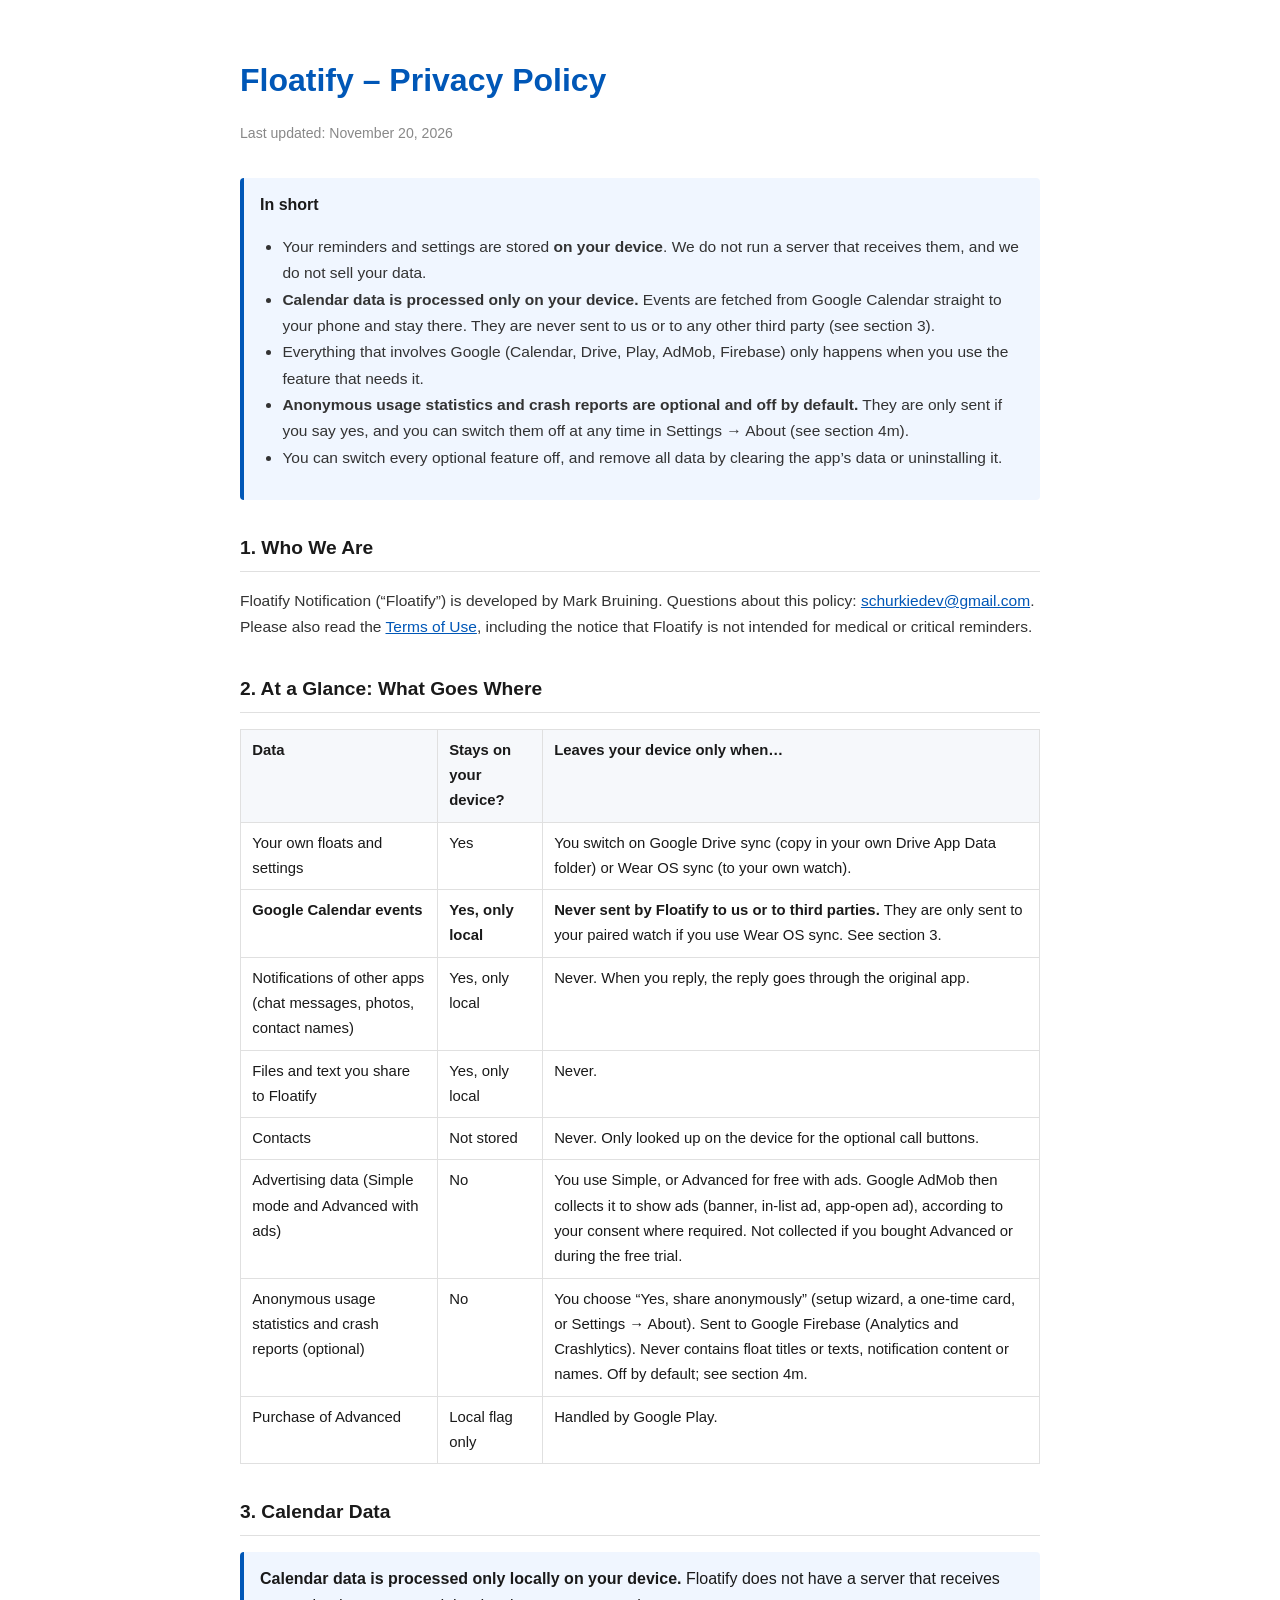
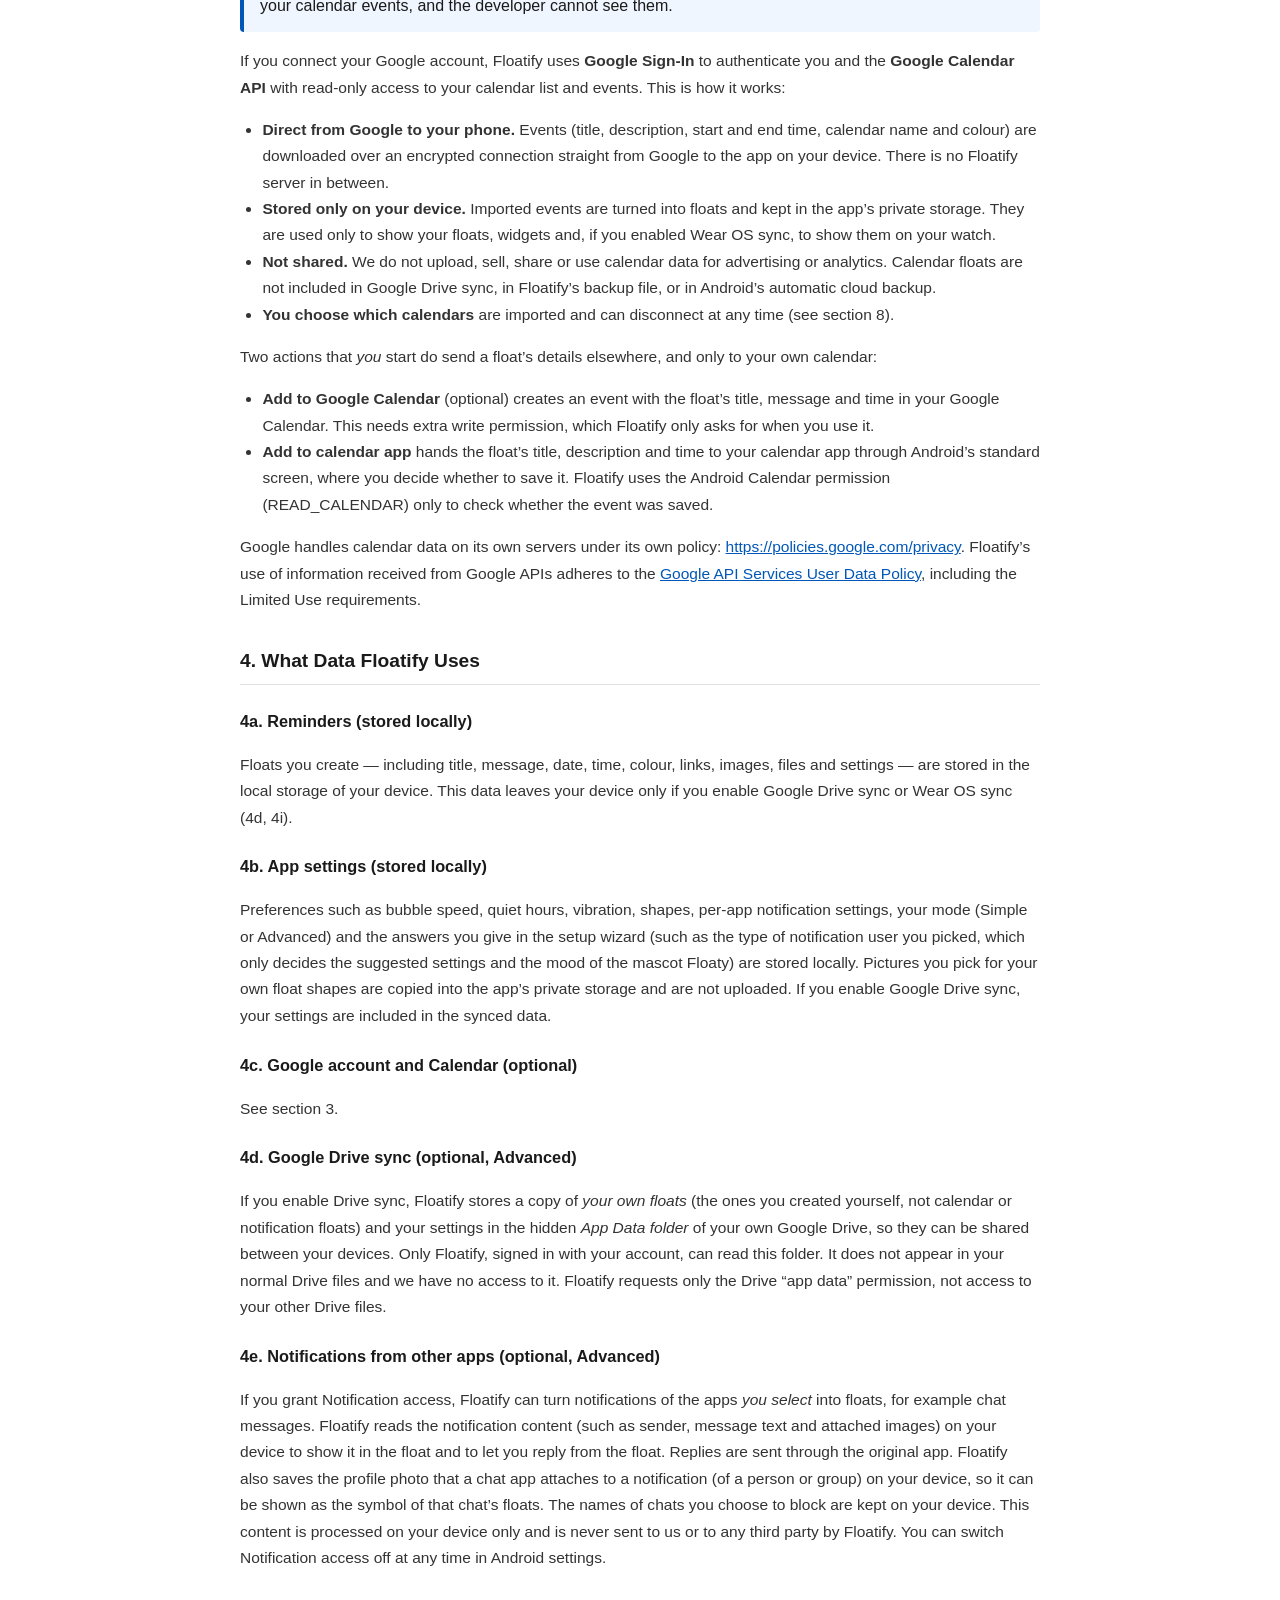
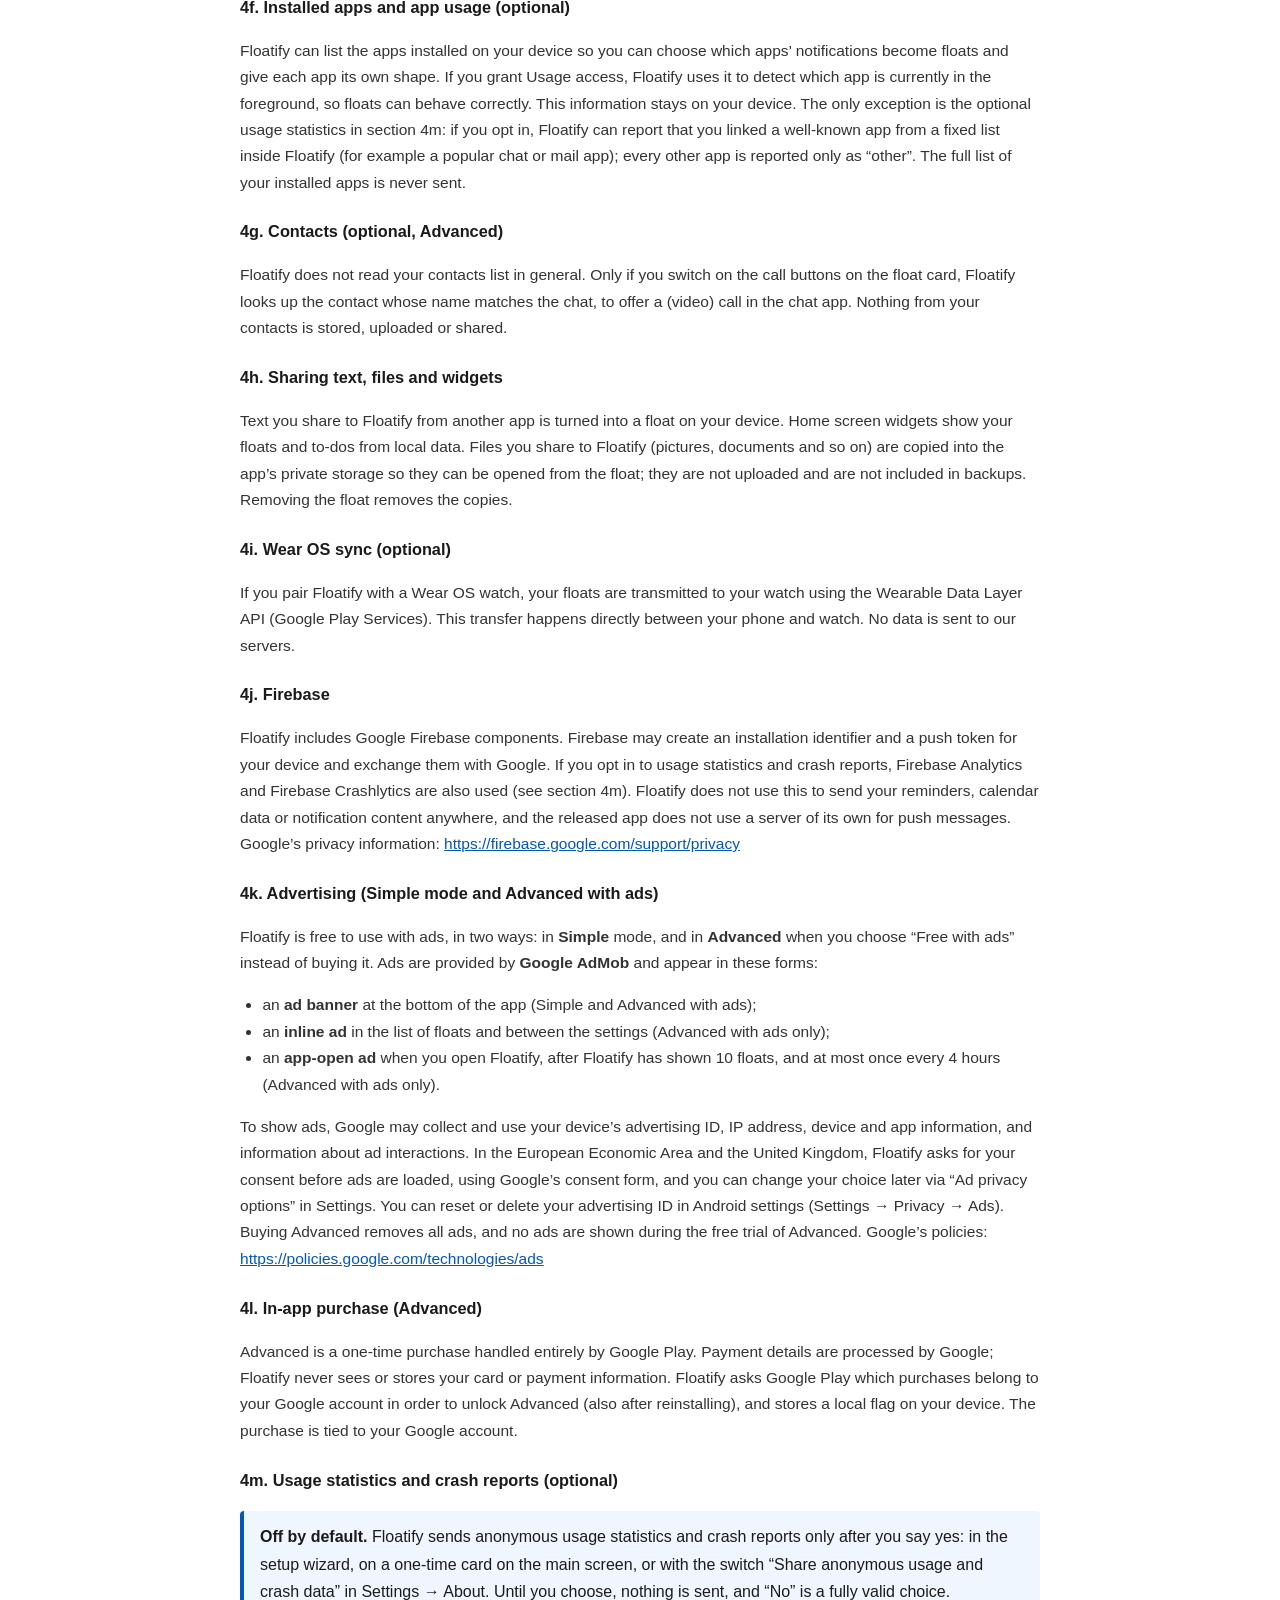
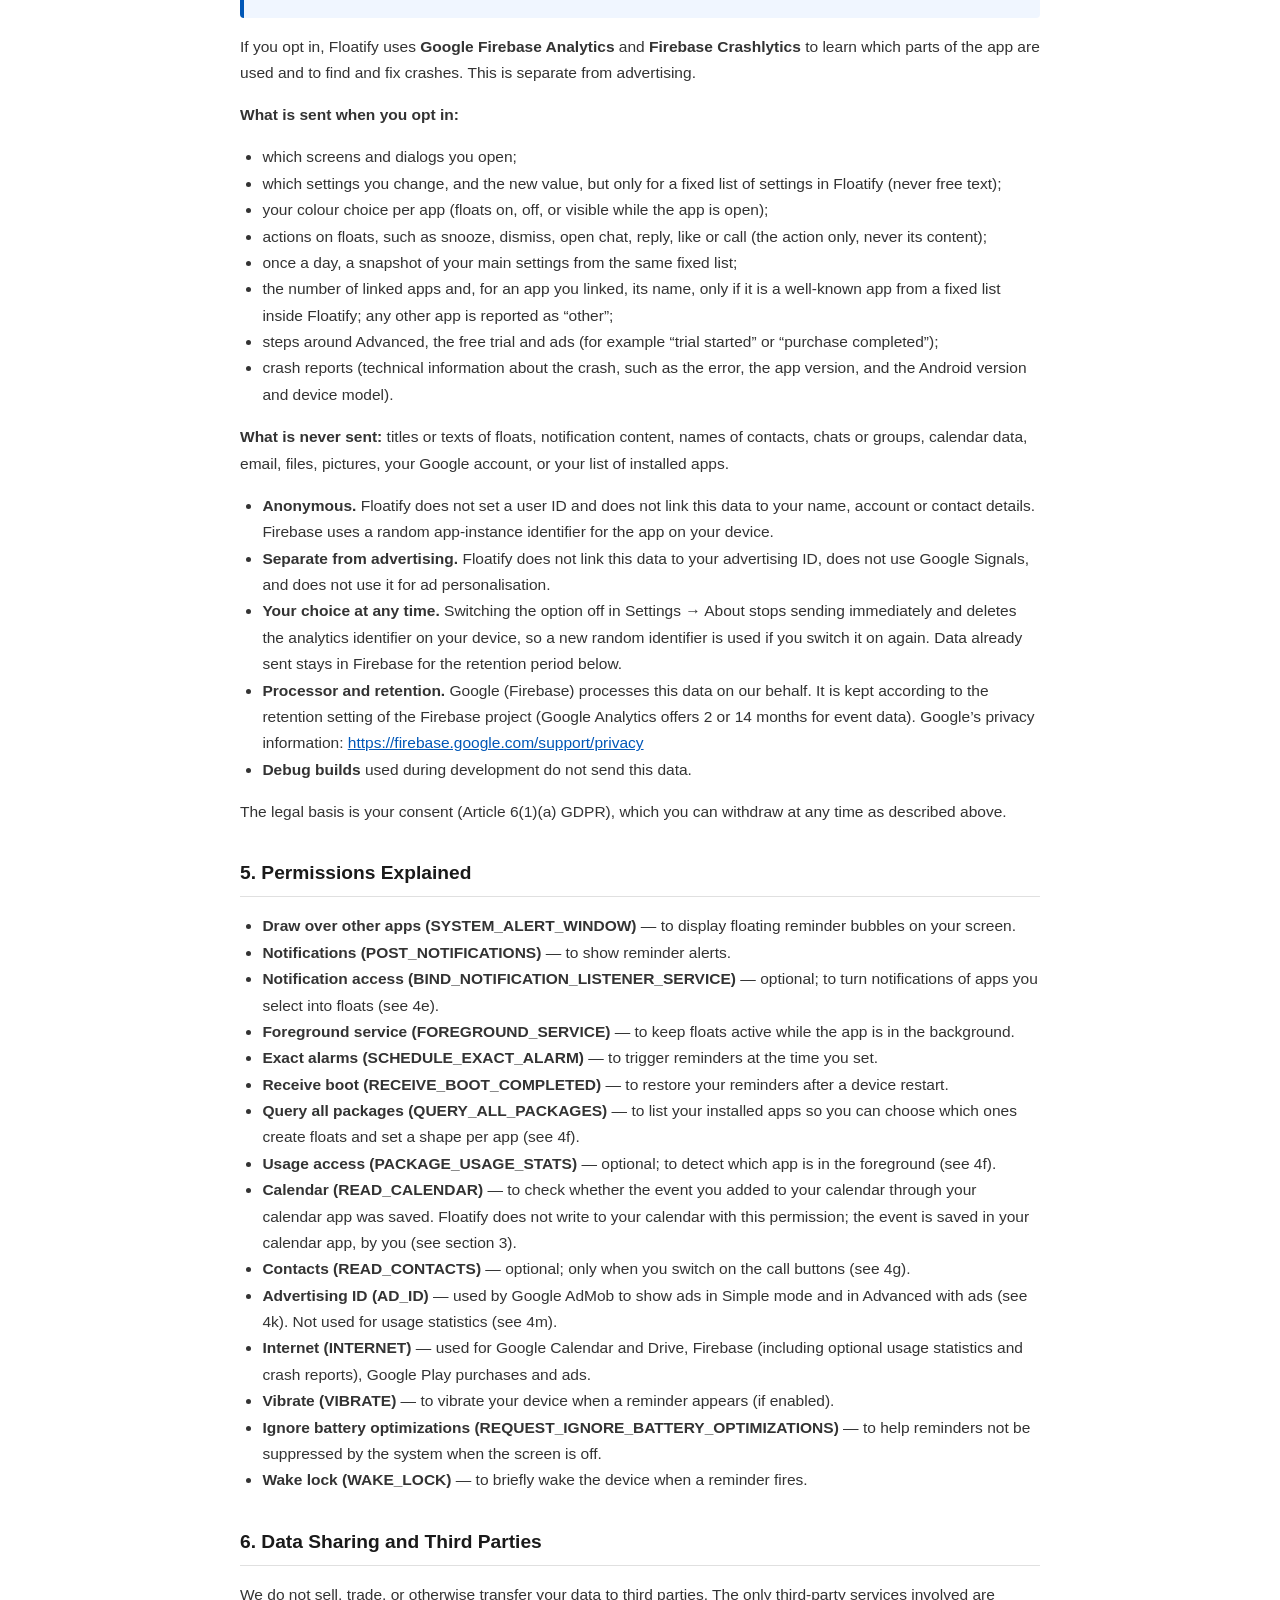
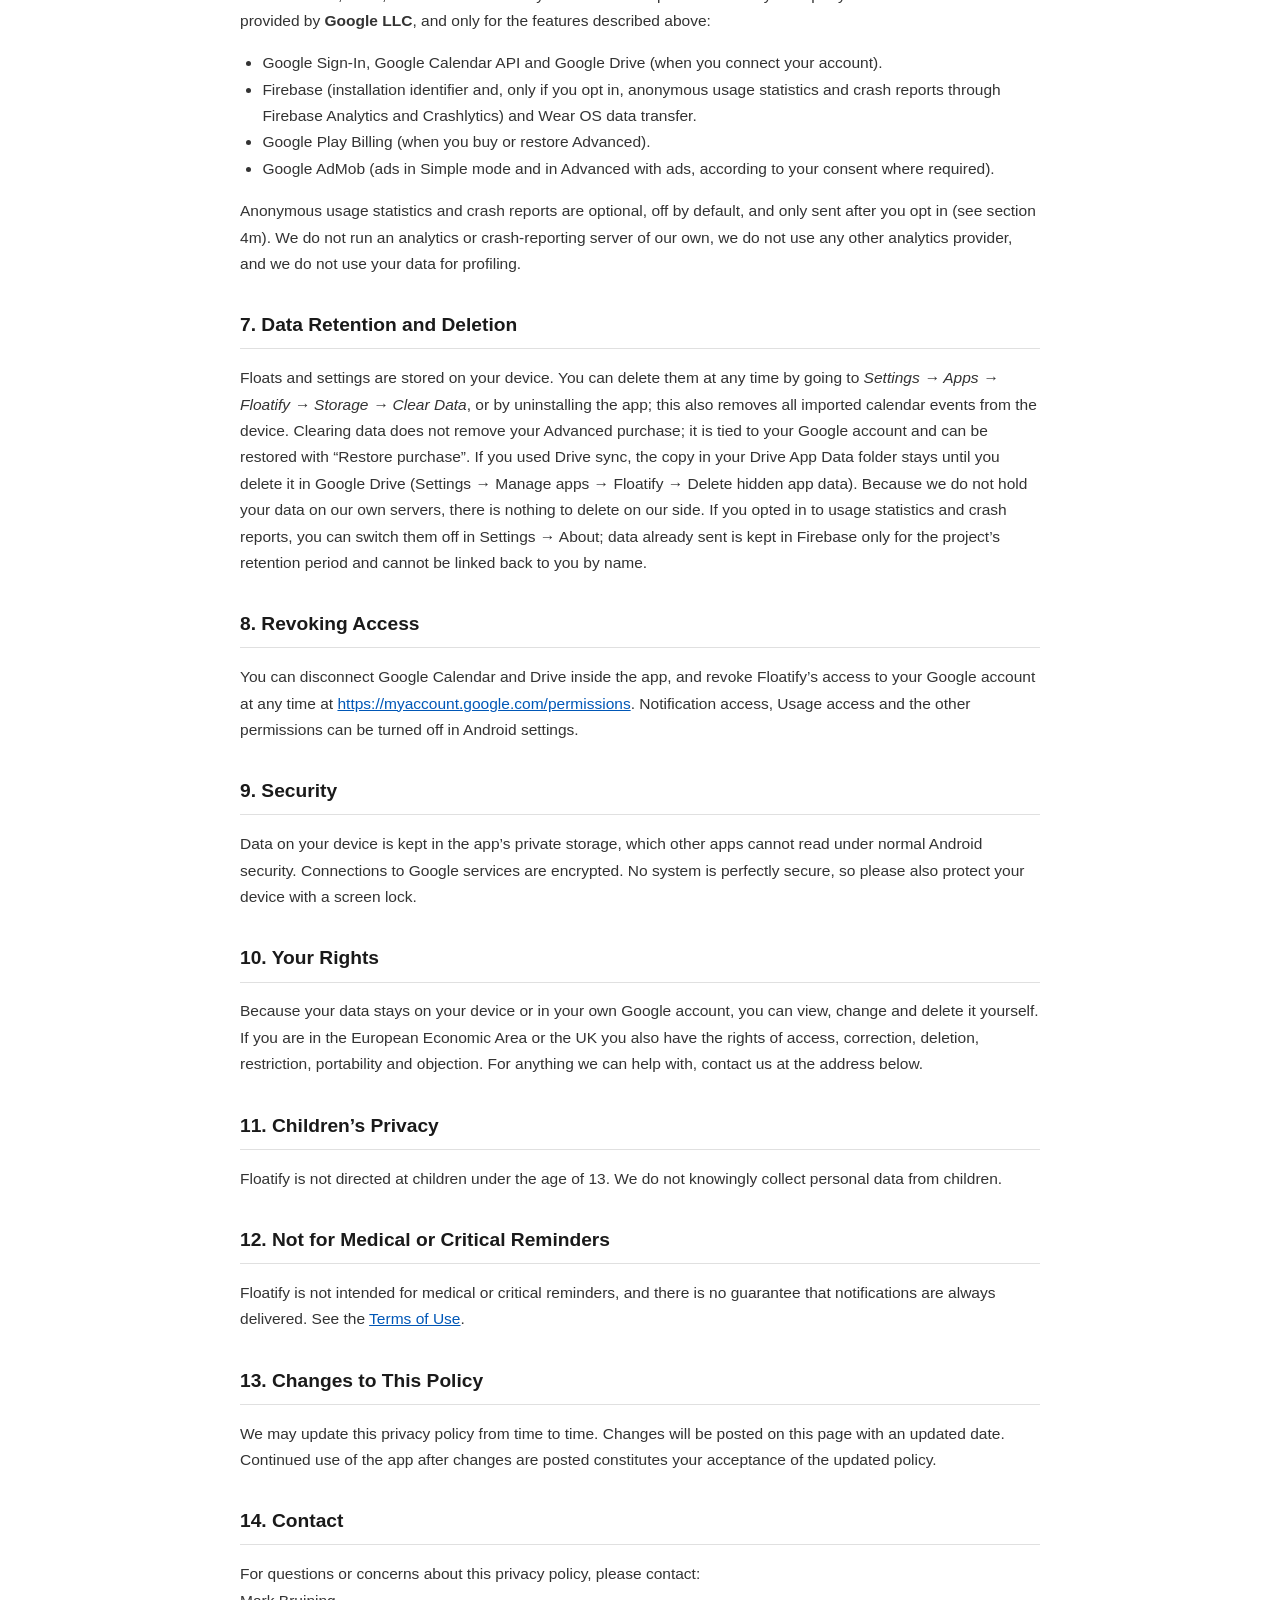
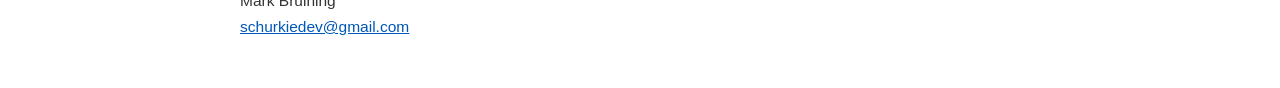
==== commit 38d2a560: "Privacy policy and terms: optional anonymous usage and crash data (Firebase Analytics + Crashlytics)" ====
--- a/privacy_policy.html
+++ b/privacy_policy.html
@@ -31,7 +31,7 @@
 <body>
 
 <h1>Floatify – Privacy Policy</h1>
-<p class="updated">Last updated: November 9, 2026</p>
+<p class="updated">Last updated: November 20, 2026</p>
 
 <div class="highlight">
   <strong>In short</strong>
@@ -39,6 +39,7 @@
     <li>Your reminders and settings are stored <strong>on your device</strong>. We do not run a server that receives them, and we do not sell your data.</li>
     <li><strong>Calendar data is processed only on your device.</strong> Events are fetched from Google Calendar straight to your phone and stay there. They are never sent to us or to any other third party (see section 3).</li>
     <li>Everything that involves Google (Calendar, Drive, Play, AdMob, Firebase) only happens when you use the feature that needs it.</li>
+    <li><strong>Anonymous usage statistics and crash reports are optional and off by default.</strong> They are only sent if you say yes, and you can switch them off at any time in Settings → About (see section 4m).</li>
     <li>You can switch every optional feature off, and remove all data by clearing the app’s data or uninstalling it.</li>
   </ul>
 </div>
@@ -54,7 +55,8 @@
   <tr><td>Notifications of other apps (chat messages, photos, contact names)</td><td>Yes, only local</td><td>Never. When you reply, the reply goes through the original app.</td></tr>
   <tr><td>Files and text you share to Floatify</td><td>Yes, only local</td><td>Never.</td></tr>
   <tr><td>Contacts</td><td>Not stored</td><td>Never. Only looked up on the device for the optional call buttons.</td></tr>
-  <tr><td>Advertising data (Simple mode)</td><td>No</td><td>Google AdMob collects it to show ads, according to your consent where required.</td></tr>
+  <tr><td>Advertising data (Simple mode and Advanced with ads)</td><td>No</td><td>You use Simple, or Advanced for free with ads. Google AdMob then collects it to show ads (banner, in-list ad, app-open ad), according to your consent where required. Not collected if you bought Advanced or during the free trial.</td></tr>
+  <tr><td>Anonymous usage statistics and crash reports (optional)</td><td>No</td><td>You choose “Yes, share anonymously” (setup wizard, a one-time card, or Settings → About). Sent to Google Firebase (Analytics and Crashlytics). Never contains float titles or texts, notification content or names. Off by default; see section 4m.</td></tr>
   <tr><td>Purchase of Advanced</td><td>Local flag only</td><td>Handled by Google Play.</td></tr>
 </table>
 
@@ -94,7 +96,7 @@
 <p>If you grant Notification access, Floatify can turn notifications of the apps <em>you select</em> into floats, for example chat messages. Floatify reads the notification content (such as sender, message text and attached images) on your device to show it in the float and to let you reply from the float. Replies are sent through the original app. Floatify also saves the profile photo that a chat app attaches to a notification (of a person or group) on your device, so it can be shown as the symbol of that chat’s floats. The names of chats you choose to block are kept on your device. This content is processed on your device only and is never sent to us or to any third party by Floatify. You can switch Notification access off at any time in Android settings.</p>
 
 <h3>4f. Installed apps and app usage (optional)</h3>
-<p>Floatify can list the apps installed on your device so you can choose which apps’ notifications become floats and give each app its own shape. If you grant Usage access, Floatify uses it to detect which app is currently in the foreground, so floats can behave correctly. This information stays on your device.</p>
+<p>Floatify can list the apps installed on your device so you can choose which apps’ notifications become floats and give each app its own shape. If you grant Usage access, Floatify uses it to detect which app is currently in the foreground, so floats can behave correctly. This information stays on your device. The only exception is the optional usage statistics in section 4m: if you opt in, Floatify can report that you linked a well-known app from a fixed list inside Floatify (for example a popular chat or mail app); every other app is reported only as “other”. The full list of your installed apps is never sent.</p>
 
 <h3>4g. Contacts (optional, Advanced)</h3>
 <p>Floatify does not read your contacts list in general. Only if you switch on the call buttons on the float card, Floatify looks up the contact whose name matches the chat, to offer a (video) call in the chat app. Nothing from your contacts is stored, uploaded or shared.</p>
@@ -106,13 +108,45 @@
 <p>If you pair Floatify with a Wear OS watch, your floats are transmitted to your watch using the Wearable Data Layer API (Google Play Services). This transfer happens directly between your phone and watch. No data is sent to our servers.</p>
 
 <h3>4j. Firebase</h3>
-<p>Floatify includes Google Firebase components. Firebase may create an installation identifier and a push token for your device and exchange them with Google. Floatify does not use this to send your reminders, calendar data or notification content anywhere, and the released app does not use a server of its own for push messages. Google’s privacy information: <a href="https://firebase.google.com/support/privacy" target="_blank">https://firebase.google.com/support/privacy</a></p>
-
-<h3>4k. Advertising (Simple mode)</h3>
-<p>The Simple (free) version of Floatify shows an ad banner provided by <strong>Google AdMob</strong>. To show ads, Google may collect and use your device’s advertising ID, IP address, device and app information, and information about ad interactions. In the European Economic Area and the United Kingdom, Floatify asks for your consent before ads are loaded, using Google’s consent form, and you can change your choice later via “Ad privacy options” in Settings. You can reset or delete your advertising ID in Android settings (Settings → Privacy → Ads). Buying Advanced removes the ad banner. Google’s policies: <a href="https://policies.google.com/technologies/ads" target="_blank">https://policies.google.com/technologies/ads</a></p>
+<p>Floatify includes Google Firebase components. Firebase may create an installation identifier and a push token for your device and exchange them with Google. If you opt in to usage statistics and crash reports, Firebase Analytics and Firebase Crashlytics are also used (see section 4m). Floatify does not use this to send your reminders, calendar data or notification content anywhere, and the released app does not use a server of its own for push messages. Google’s privacy information: <a href="https://firebase.google.com/support/privacy" target="_blank">https://firebase.google.com/support/privacy</a></p>
+
+<h3>4k. Advertising (Simple mode and Advanced with ads)</h3>
+<p>Floatify is free to use with ads, in two ways: in <strong>Simple</strong> mode, and in <strong>Advanced</strong> when you choose “Free with ads” instead of buying it. Ads are provided by <strong>Google AdMob</strong> and appear in these forms:</p>
+<ul>
+  <li>an <strong>ad banner</strong> at the bottom of the app (Simple and Advanced with ads);</li>
+  <li>an <strong>inline ad</strong> in the list of floats and between the settings (Advanced with ads only);</li>
+  <li>an <strong>app-open ad</strong> when you open Floatify, after Floatify has shown 10 floats, and at most once every 4 hours (Advanced with ads only).</li>
+</ul>
+<p>To show ads, Google may collect and use your device’s advertising ID, IP address, device and app information, and information about ad interactions. In the European Economic Area and the United Kingdom, Floatify asks for your consent before ads are loaded, using Google’s consent form, and you can change your choice later via “Ad privacy options” in Settings. You can reset or delete your advertising ID in Android settings (Settings → Privacy → Ads). Buying Advanced removes all ads, and no ads are shown during the free trial of Advanced. Google’s policies: <a href="https://policies.google.com/technologies/ads" target="_blank">https://policies.google.com/technologies/ads</a></p>
 
 <h3>4l. In-app purchase (Advanced)</h3>
 <p>Advanced is a one-time purchase handled entirely by Google Play. Payment details are processed by Google; Floatify never sees or stores your card or payment information. Floatify asks Google Play which purchases belong to your Google account in order to unlock Advanced (also after reinstalling), and stores a local flag on your device. The purchase is tied to your Google account.</p>
+
+<h3>4m. Usage statistics and crash reports (optional)</h3>
+<div class="highlight">
+  <strong>Off by default.</strong> Floatify sends anonymous usage statistics and crash reports only after you say yes: in the setup wizard, on a one-time card on the main screen, or with the switch “Share anonymous usage and crash data” in Settings → About. Until you choose, nothing is sent, and “No” is a fully valid choice.
+</div>
+<p>If you opt in, Floatify uses <strong>Google Firebase Analytics</strong> and <strong>Firebase Crashlytics</strong> to learn which parts of the app are used and to find and fix crashes. This is separate from advertising.</p>
+<p><strong>What is sent when you opt in:</strong></p>
+<ul>
+  <li>which screens and dialogs you open;</li>
+  <li>which settings you change, and the new value, but only for a fixed list of settings in Floatify (never free text);</li>
+  <li>your colour choice per app (floats on, off, or visible while the app is open);</li>
+  <li>actions on floats, such as snooze, dismiss, open chat, reply, like or call (the action only, never its content);</li>
+  <li>once a day, a snapshot of your main settings from the same fixed list;</li>
+  <li>the number of linked apps and, for an app you linked, its name, only if it is a well-known app from a fixed list inside Floatify; any other app is reported as “other”;</li>
+  <li>steps around Advanced, the free trial and ads (for example “trial started” or “purchase completed”);</li>
+  <li>crash reports (technical information about the crash, such as the error, the app version, and the Android version and device model).</li>
+</ul>
+<p><strong>What is never sent:</strong> titles or texts of floats, notification content, names of contacts, chats or groups, calendar data, email, files, pictures, your Google account, or your list of installed apps.</p>
+<ul>
+  <li><strong>Anonymous.</strong> Floatify does not set a user ID and does not link this data to your name, account or contact details. Firebase uses a random app-instance identifier for the app on your device.</li>
+  <li><strong>Separate from advertising.</strong> Floatify does not link this data to your advertising ID, does not use Google Signals, and does not use it for ad personalisation.</li>
+  <li><strong>Your choice at any time.</strong> Switching the option off in Settings → About stops sending immediately and deletes the analytics identifier on your device, so a new random identifier is used if you switch it on again. Data already sent stays in Firebase for the retention period below.</li>
+  <li><strong>Processor and retention.</strong> Google (Firebase) processes this data on our behalf. It is kept according to the retention setting of the Firebase project (Google Analytics offers 2 or 14 months for event data). Google’s privacy information: <a href="https://firebase.google.com/support/privacy" target="_blank">https://firebase.google.com/support/privacy</a></li>
+  <li><strong>Debug builds</strong> used during development do not send this data.</li>
+</ul>
+<p>The legal basis is your consent (Article 6(1)(a) GDPR), which you can withdraw at any time as described above.</p>
 
 <h2>5. Permissions Explained</h2>
 <ul>
@@ -126,8 +160,8 @@
   <li><strong>Usage access (PACKAGE_USAGE_STATS)</strong> — optional; to detect which app is in the foreground (see 4f).</li>
   <li><strong>Calendar (READ_CALENDAR)</strong> — to check whether the event you added to your calendar through your calendar app was saved. Floatify does not write to your calendar with this permission; the event is saved in your calendar app, by you (see section 3).</li>
   <li><strong>Contacts (READ_CONTACTS)</strong> — optional; only when you switch on the call buttons (see 4g).</li>
-  <li><strong>Advertising ID (AD_ID)</strong> — used by Google AdMob to show ads in Simple mode (see 4k).</li>
-  <li><strong>Internet (INTERNET)</strong> — used for Google Calendar and Drive, Firebase, Google Play purchases and ads.</li>
+  <li><strong>Advertising ID (AD_ID)</strong> — used by Google AdMob to show ads in Simple mode and in Advanced with ads (see 4k). Not used for usage statistics (see 4m).</li>
+  <li><strong>Internet (INTERNET)</strong> — used for Google Calendar and Drive, Firebase (including optional usage statistics and crash reports), Google Play purchases and ads.</li>
   <li><strong>Vibrate (VIBRATE)</strong> — to vibrate your device when a reminder appears (if enabled).</li>
   <li><strong>Ignore battery optimizations (REQUEST_IGNORE_BATTERY_OPTIMIZATIONS)</strong> — to help reminders not be suppressed by the system when the screen is off.</li>
   <li><strong>Wake lock (WAKE_LOCK)</strong> — to briefly wake the device when a reminder fires.</li>
@@ -137,14 +171,14 @@
 <p>We do not sell, trade, or otherwise transfer your data to third parties. The only third-party services involved are provided by <strong>Google LLC</strong>, and only for the features described above:</p>
 <ul>
   <li>Google Sign-In, Google Calendar API and Google Drive (when you connect your account).</li>
-  <li>Firebase and Wear OS data transfer.</li>
+  <li>Firebase (installation identifier and, only if you opt in, anonymous usage statistics and crash reports through Firebase Analytics and Crashlytics) and Wear OS data transfer.</li>
   <li>Google Play Billing (when you buy or restore Advanced).</li>
-  <li>Google AdMob (ads in Simple mode, according to your consent where required).</li>
-</ul>
-<p>We do not use analytics or crash-reporting services of our own, and we do not use your data for profiling.</p>
+  <li>Google AdMob (ads in Simple mode and in Advanced with ads, according to your consent where required).</li>
+</ul>
+<p>Anonymous usage statistics and crash reports are optional, off by default, and only sent after you opt in (see section 4m). We do not run an analytics or crash-reporting server of our own, we do not use any other analytics provider, and we do not use your data for profiling.</p>
 
 <h2>7. Data Retention and Deletion</h2>
-<p>Floats and settings are stored on your device. You can delete them at any time by going to <em>Settings → Apps → Floatify → Storage → Clear Data</em>, or by uninstalling the app; this also removes all imported calendar events from the device. Clearing data does not remove your Advanced purchase; it is tied to your Google account and can be restored with “Restore purchase”. If you used Drive sync, the copy in your Drive App Data folder stays until you delete it in Google Drive (Settings → Manage apps → Floatify → Delete hidden app data). Because we do not hold your data on our own servers, there is nothing to delete on our side.</p>
+<p>Floats and settings are stored on your device. You can delete them at any time by going to <em>Settings → Apps → Floatify → Storage → Clear Data</em>, or by uninstalling the app; this also removes all imported calendar events from the device. Clearing data does not remove your Advanced purchase; it is tied to your Google account and can be restored with “Restore purchase”. If you used Drive sync, the copy in your Drive App Data folder stays until you delete it in Google Drive (Settings → Manage apps → Floatify → Delete hidden app data). Because we do not hold your data on our own servers, there is nothing to delete on our side. If you opted in to usage statistics and crash reports, you can switch them off in Settings → About; data already sent is kept in Firebase only for the project’s retention period and cannot be linked back to you by name.</p>
 
 <h2>8. Revoking Access</h2>
 <p>You can disconnect Google Calendar and Drive inside the app, and revoke Floatify’s access to your Google account at any time at <a href="https://myaccount.google.com/permissions" target="_blank">https://myaccount.google.com/permissions</a>. Notification access, Usage access and the other permissions can be turned off in Android settings.</p>
